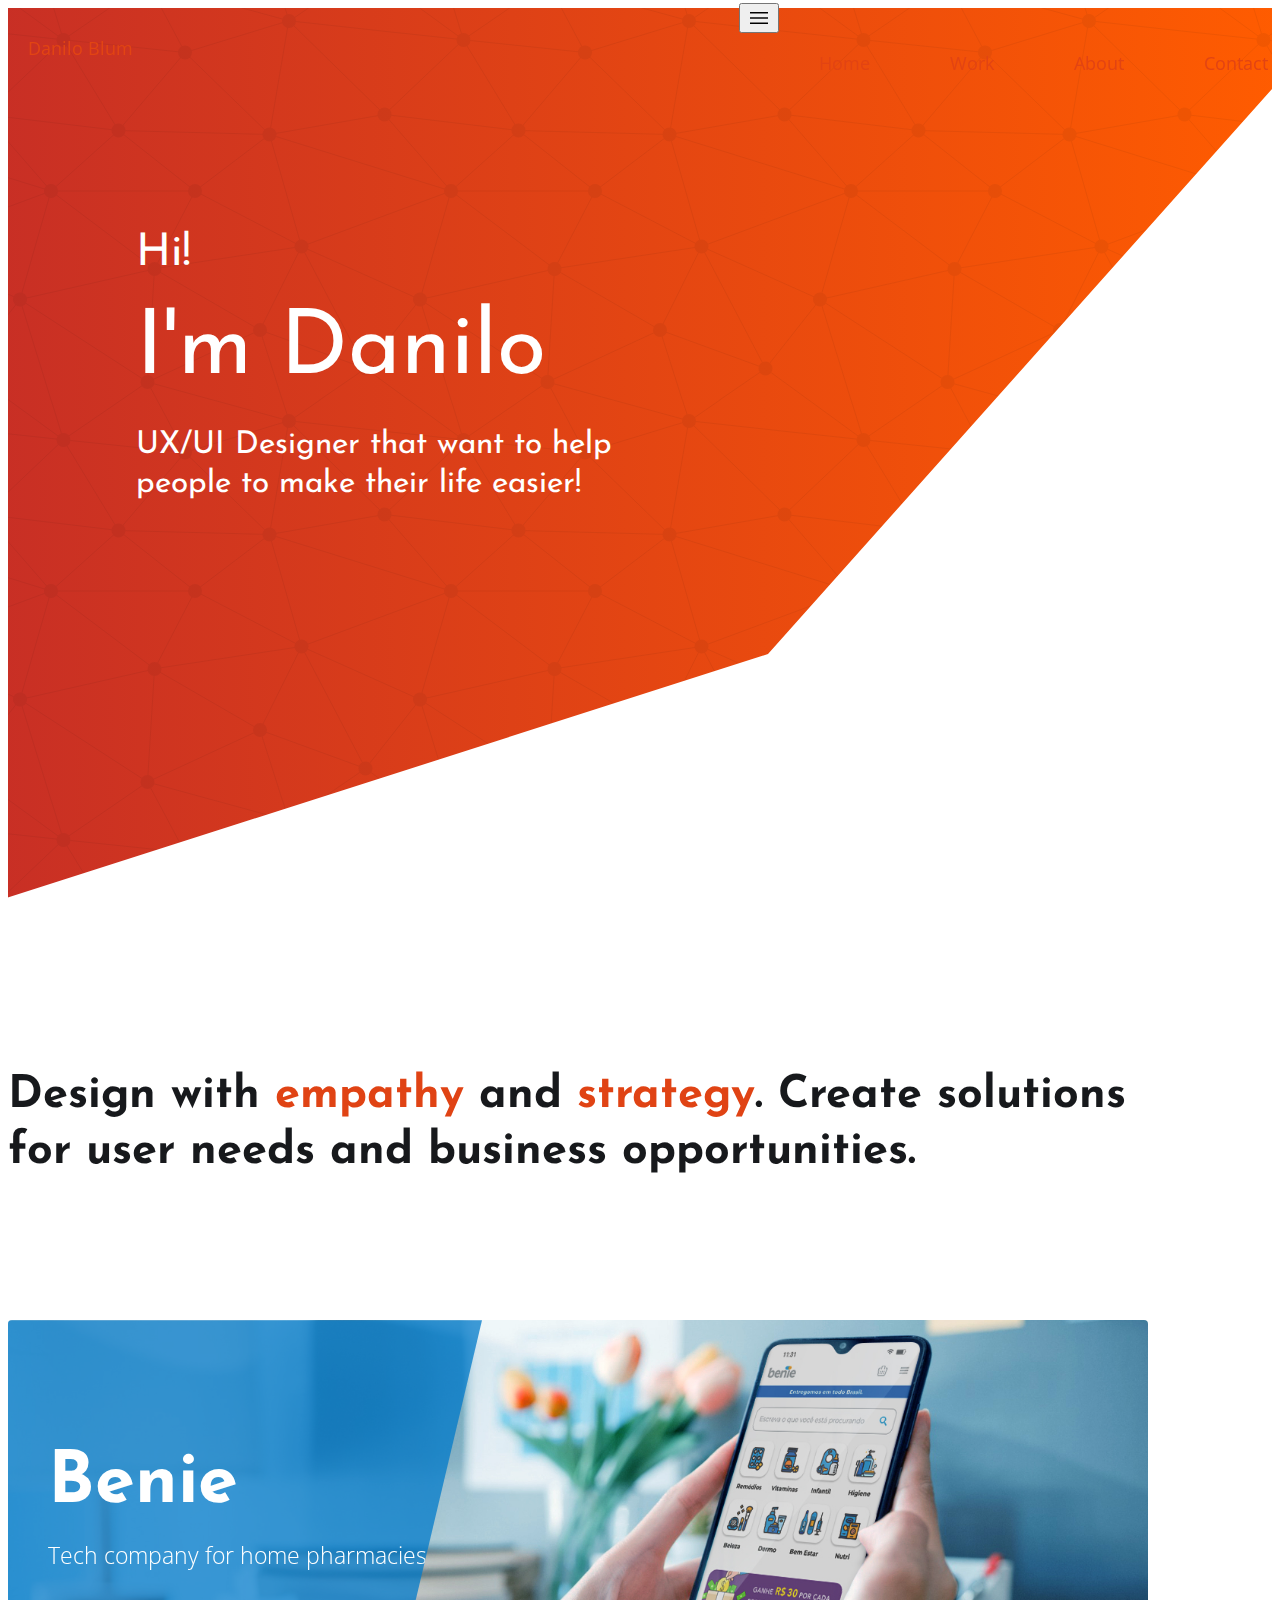
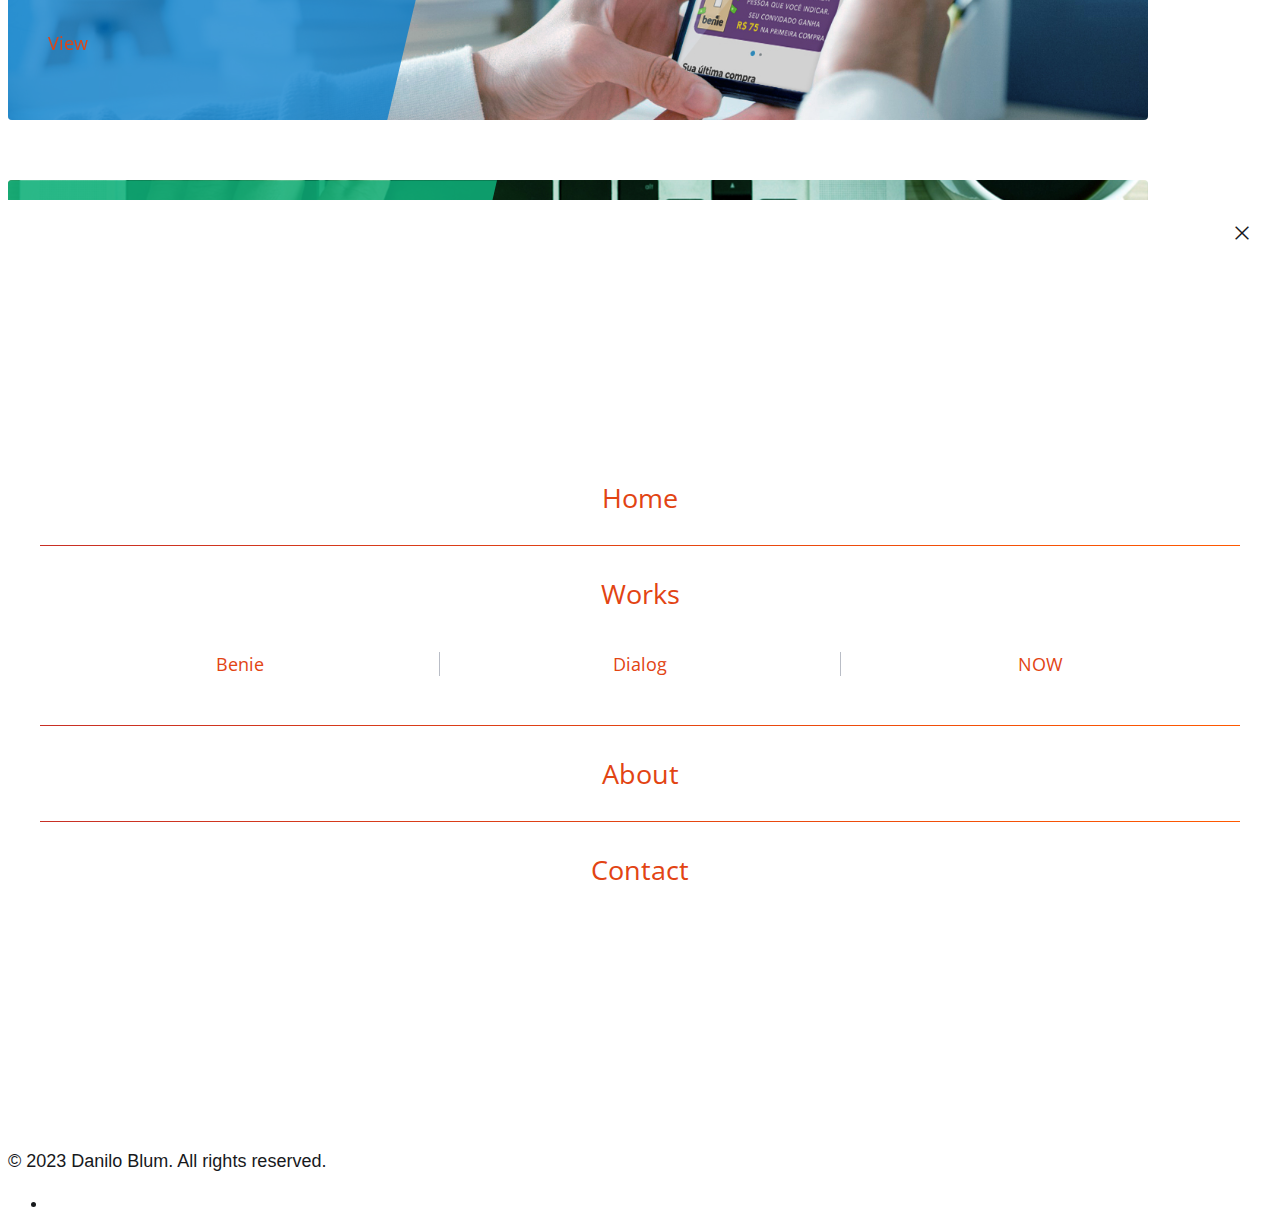
==== index.html @ a07acced "section portfolio" ====
<!DOCTYPE html>
<html lang="en">
	<head>
		<meta charset="UTF-8" />
		<meta http-equiv="X-UA-Compatible" content="IE=edge" />
		<meta name="viewport" content="width=device-width, initial-scale=1.0" />
		<title>Danilo Blum Portfolio</title>

		<!-- Bootstrap CSS only -->
		<link href="https://cdn.jsdelivr.net/npm/bootstrap@5.2.3/dist/css/bootstrap.min.css" rel="stylesheet" integrity="sha384-rbsA2VBKQhggwzxH7pPCaAqO46MgnOM80zW1RWuH61DGLwZJEdK2Kadq2F9CUG65" crossorigin="anonymous" />

		<!-- Material Symbols -->
		<link rel="stylesheet" href="https://fonts.googleapis.com/css2?family=Material+Symbols+Outlined:opsz,wght,FILL,GRAD@20..48,100..700,0..1,-50..200" />

		<!-- Custon CSS -->
		<link rel="stylesheet" href="css/style.css" />
		<link rel="stylesheet" href="css/font.css" />
		<link rel="stylesheet" href="css/color.css" />
		<link rel="stylesheet" href="css/header.css" />
		<link rel="stylesheet" href="css/footer.css" />
		<link rel="stylesheet" href="css/buttons.css" />
		<link rel="stylesheet" href="css/home.css" />
	</head>
	<body>
		<header class="header">
			<nav class="navbar">
				<div class="navbar__brand">
					<a class="brand__link d-none" href="../index.html">Danilo Blum</a>
				</div>
				<div class="navbar__nav">
					<button id="menuToggle" class="nav__mobile-toggler" type="button" data-bs-toggle="collapse" data-bs-target="#navbarSupportedContent" aria-controls="navbarSupportedContent" aria-expanded="false" aria-label="Toggle navigation">
						<span class="material-symbols-outlined">menu</span>
					</button>
					<ul class="nav__list">
						<li class="nav__item">
							<a class="nav__link active" aria-current="page" href="index.html">Home</a>
						</li>
						<li class="nav__item dropdown">
							<a class="nav__link dropdown__toggle" href="#">Work</a>
							<ul class="dropdown__menu">
								<li><a class="dropdown__item" href="works/benie.html">Benie</a></li>
								<li><a class="dropdown__item" href="works/dialog.html">Dialog</a></li>
								<li><a class="dropdown__item" href="works/now.html">NOW</a></li>
							</ul>
						</li>
						<li class="nav__item">
							<a class="nav__link" href="index.html#about">About</a>
						</li>
						<li class="nav__item">
							<a class="nav__link" href="index.html#contact">Contact</a>
						</li>
					</ul>
				</div>
			</nav>
		</header>
		<main>
			<section id="title" class="section__hero">
				<span class="layer-parallax parallax" data-speed="-30"></span>
				<div class="hero__title parallax" data-speed="50">
					<h2>
						<span class="welcome">Hi!</span>
						<br />
						<span class="name">I'm Danilo</span>
						<br />
						<span class="role">UX/UI Designer that want to help people to make their life easier!</span>
					</h2>
				</div>
				<svg id="divider" class="hero__divider" xmlns="http://www.w3.org/2000/svg" viewBox="0 0 100 100" preserveAspectRatio="none" fill="#000000">
					<path class="divider-desktop d-none d-lg-block" d="M0 100 L60 70 L100 0 V100 H0 Z"></path>
					<path class="divider-mobile d-block d-lg-none" d="M0 100 L100 70 L100 0 V100 H0 Z"></path>
				</svg>
			</section>
			<section id="works" class="section__portfolio">
				<div class="container">
					<div class="portfolio__mensage">
						<div class="row justify-content-center">
							<div class="col-12 col-md-10 col-lg-8 text-center">
								<h4>Design with <span>empathy</span> and <span>strategy</span>. Create solutions for user needs and business opportunities.</h4>
							</div>
						</div>
					</div>

					<div class="portfolio__card" benie>
						<div class="portfolio__content">
							<h3 class="portfolio__title">Benie</h3>
							<p class="portfolio__subtitle">Tech company for home pharmacies.</p>
							<!-- <p class="portfolio__role">UX / UI Designer</p> -->
							<a class="btn btn-primary" type="button" href="works/benie.html">View</a>
						</div>
					</div>
					<div class="portfolio__card" dialog>
						<div class="portfolio__content">
							<h3 class="portfolio__title">Dialog</h3>
							<p class="portfolio__subtitle">Corporate platform for internal integration.</p>
							<!-- <p class="portfolio__role">UX / UI Designer</p> -->
							<a class="btn btn-primary" type="button" href="works/benie.html">View</a>
						</div>
					</div>
					<div class="portfolio__card" now>
						<div class="portfolio__content">
							<h3 class="portfolio__title">Now</h3>
							<p class="portfolio__subtitle">Information Architect study for specialization curse.</p>
							<!-- <p class="portfolio__role">UX / UI Designer</p> -->
							<a class="btn btn-primary" type="button" href="works/benie.html">View</a>
						</div>
					</div>
				</div>
			</section>
			<section class="section__about bg-light">
				<div class="container">
					<div class="row">
						<div class="col-6"></div>
					</div>
				</div>
			</section>
			<section class="section-contact"></section>
		</main>
		<footer class="d-flex flex-wrap justify-content-between align-items-center py-3 mt-4 px-5 border-top">
			<div class="col-md-4 d-flex align-items-center">
				<span class="footer__copyright">© 2023 Danilo Blum. All rights reserved.</span>
			</div>

			<ul class="nav col-md-4 justify-content-end list-unstyled d-flex">
				<li class="ms-3">
					<a class="text-muted" href="https://www.linkedin.com/in/daniloblum/" target="_blank"><img src="images/linkedin-icon-white.svg" alt="" /></a>
				</li>
			</ul>
		</footer>

		<!-- MENU MOBILE -->
		<div class="menu-mobile">
			<div class="menu-mobile__header">
				<button id="btnCloseMenu"><span class="material-symbols-outlined"> close </span></button>
			</div>
			<ul class="menu-mobile__nav">
				<li><a class="nav__link active" aria-current="page" href="index.html">Home</a></li>
				<hr />
				<li>
					<a class="nav__link dropdown" href="#works">Works</a>
					<ul class="dropdown__menu">
						<li><a class="dropdown__item" href="works/benie.html">Benie</a></li>
						<li><a class="dropdown__item" href="works/dialog.html">Dialog</a></li>
						<li><a class="dropdown__item" href="works/now.html">NOW</a></li>
					</ul>
				</li>
				<hr />
				<li><a class="nav__link" href="#about">About</a></li>
				<hr />
				<li><a class="nav__link" href="#contact">Contact</a></li>
			</ul>
		</div>

		<script src="js/header.js"></script>
		<script src="js/parallax.js"></script>
		<script src="js/home.js"></script>
		<script src="js/anime.min.js"></script>
		<script src="//cdnjs.cloudflare.com/ajax/libs/ScrollMagic/2.0.7/ScrollMagic.min.js"></script>
		<script src="//cdnjs.cloudflare.com/ajax/libs/ScrollMagic/2.0.7/plugins/debug.addIndicators.min.js"></script>
		<script src="http://cdnjs.cloudflare.com/ajax/libs/gsap/1.14.2/TweenMax.min.js"></script>

		<script src="https://cdn.jsdelivr.net/gh/studio-freight/lenis@0.2.28/bundled/lenis.js"></script>

		<script src="https://cdn.jsdelivr.net/npm/bootstrap@5.1.3/dist/js/bootstrap.bundle.min.js" integrity="sha384-ka7Sk0Gln4gmtz2MlQnikT1wXgYsOg+OMhuP+IlRH9sENBO0LRn5q+8nbTov4+1p" crossorigin="anonymous"></script>
	</body>
</html>
---- css/style.css ----
:root {
	--margin-bottom-section: 40px;
	--margin-bottom-row: 60px;
	--margin-bottom-col: 40px;
}

html {
	font-size: 16px;
	font-family: 'Lato', sans-serif;
}
@media (min-width: 992px) {
	html {
		font-size: 18px;
	}
}

body {
	font-family: 'Lato Regular', sans-serif;
	color: var(--color-dark);
	position: relative;
}

.container {
	display: inherit;
}
.section {
	padding: 40px 0;
	overflow-x: hidden;
	/* margin-bottom: var(--margin-bottom-section); */
}
.section .row {
	margin-bottom: var(--margin-bottom-row);
}
.section .row:last-child {
	margin-bottom: 0;
}
.section .row > div {
	margin-bottom: var(--margin-bottom-col);
}
.section .row div:last-child {
	margin-bottom: 0;
}
.section .row div *:last-child {
	margin-bottom: 0;
}

.section .row div img {
	background-color: var(--color-light);
	border-radius: 4px;
	margin: 0 auto 20px;
	width: 100%;
}

@media (min-width: 1200px) {
	.container {
		max-width: 1140px;
	}
	.section {
		padding: 80px 0;
	}
	.row {
		gap: unset;
	}
}
.list-group {
	margin: 40px 0;
}
.list-item {
	display: flex;
	margin-bottom: 20px;
}
.list-item p {
	margin-bottom: 0;
	line-height: 1.5;
}
.list-item:last-child {
	margin-bottom: 0;
}
.list-item .material-symbols-outlined {
	margin-right: 20px;
}

/* MOW PROTOTYPE */
#prototype .modal-content {
	background-color: var(--color-dark);
}
#prototype .modal-header {
	color: var(--color-light);
	border-color: var(--color-main-medium);
}
#prototype .modal-header button {
	color: var(--color-light);
	border: none;
	background-color: transparent;
}

#prototype .modal-body {
	overflow-y: hidden;
}
#prototype .modal-body iframe {
	width: 100%;
	height: 100%;
}
---- css/font.css ----
/* Josefin */
@import url('https://fonts.googleapis.com/css2?family=Josefin+Sans:ital,wght@0,100;0,200;0,300;0,400;0,500;0,600;0,700;1,100;1,200;1,300;1,400;1,500;1,600;1,700&display=swap');

/* Open Sans */
@import url('https://fonts.googleapis.com/css2?family=Open+Sans:ital,wght@0,300;0,400;0,500;0,600;0,700;0,800;1,300;1,400;1,500;1,600;1,700;1,800&display=swap');

/* Google Material Symbols */
.material-symbols-outlined {
	font-variation-settings: 'FILL' 0, 'wght' 400, 'GRAD' 0, 'opsz' 48;
	vertical-align: text-bottom;
}

:root {
	--font-mobile: 0.25rem;
}

/* headers */

h1 {
	font-family: 'Josefin Sans', sans-serif;
	font-size: calc(4rem - var(--font-mobile));
	margin-bottom: 40px;
	line-height: 1;
}
h2 {
	font-family: 'Josefin Sans', sans-serif;
	font-size: calc(3.5rem - var(--font-mobile));
	margin-bottom: 40px;
	line-height: 1;
}
h3 {
	font-family: 'Josefin Sans', sans-serif;
	font-size: calc(3rem - var(--font-mobile));
	margin-bottom: 40px;
	line-height: 1;
}
h4 {
	font-family: 'Josefin Sans', sans-serif;
	font-size: calc(2.5rem - var(--font-mobile));
	margin-bottom: 40px;
	line-height: 1;
}
h5 {
	font-family: 'Josefin Sans', sans-serif;
	font-size: calc(2rem - var(--font-mobile));
	margin-bottom: 40px;
	line-height: 1;
}
h6 {
	font-family: 'Josefin Sans', sans-serif;
	font-size: calc(1.5rem - var(--font-mobile));
	margin-bottom: 40px;
	line-height: 1;
}

@media (min-width: 992px) {
	h1 {
		font-size: 4rem;
	}
	h2 {
		font-size: 3.5rem;
	}
	h3 {
		font-size: 3rem;
	}
	h4 {
		font-size: 2.5rem;
	}
	h5 {
		font-size: 2rem;
	}
	h6 {
		font-size: 1.5rem;
	}
}

.header__label {
	display: block;
	font-family: 'Josefin', sans-serif;
	font-size: 0.75rem;
	font-weight: 600;
	margin-bottom: 20px;
	text-transform: uppercase;
}

/* Paragraph */
p {
	font-family: 'Open Sans', sans-serif;
	font-size: 1rem;
	margin-bottom: 20px;
	font-weight: 400;
}

/* Link */
a {
	font-family: 'Open Sans', sans-serif;
	font-size: 1rem;
	color: var(--color-text-link);
	text-decoration: none;
}
a:hover {
	font-family: 'Open Sans', sans-serif;
	font-size: 1rem;
	color: var(--color-text-link-hover);
	text-decoration: underline;
}
---- css/color.css ----
:root {
	/* Main color */
	--color-main-light: #ff5900;
	--color-main-medium-light: #ef4f0a;
	--color-main-medium: #e24413;
	--color-main-medium-dark: #d3381d;
	--color-main-dark: #c82f25;
	--color-main-gradient: linear-gradient(90deg, var(--color-main-dark), var(--color-main-light));

	/* Text color */
	--color-text-regular: var(--color-dark);
	--color-text-light: var(--color-medium);
	--color-text-link: var(--color-main-medium);
	--color-text-link-hover: var(--color-main-light);

	/* Shaders */
	--color-white: #ffffff;
	--color-black: #000000;

	--color-dark: #17191c;
	--color-medium-dark: #454a54;
	--color-medium: #787d87;
	--color-medium-light: #b9bdc6;
	--color-light: #fafafc;

	/* Work => NOW */
	--color-now-green: #49b92d;
	--color-now-purple: #ba3fbc;
	--color-now-purple-dark: #902f92;
	--color-now-gradient: linear-gradient(90deg, var(--color-now-purple-dark), var(--color-now-purple));

	/* Work => Benie */
	--color-benie-blue: #00a9e0;
	--color-benie-blue-dark: #00a9e0;
	--color-benie-gradient: linear-gradient(90deg, var(--color-benie-blue-dark), var(--color-benie-blue));
	--color-benie-yellow: #f2af00;

	/* Dialog */
	--color-dialog-green: #0eb27b;
	--color-dialog-green-dark: #086b4a;
	--color-dialog-gradient: linear-gradient(90deg, var(--color-dialog-green-dark), var(--color-dialog-green));
}

.text-light {
	color: var(--color-light);
}
.text-dark {
	color: var(--color-dark) !important;
}
.text-white {
	color: var(--color-white);
}
.bg-light {
	background-color: var(--color-light);
}

/* BENIE COLORS */

.color-benie-blue {
	color: var(--color-benie-blue);
}
.color-benie-blue-dark {
	color: var(--color-benie-blue-dark);
}
.color-benie-yellow {
	color: var(--color-benie-yellow);
}
.bg-benie {
	background-color: var(--color-benie);
}
.bg-benie-gradient {
	background-image: var(--color-benie-gradient);
}

/* DIALOG COLORS */

.color-dialog {
	color: var(--color-dialog-green);
}

/* NOW COLORS */

.color-now-purple {
	color: var(--color-now-purple);
}
.color-now-green {
	color: var(--color-now-green);
}
.color-now-orange {
	color: var(--color-now-orange);
}

/* BACKGROUNDS */

.image__background--now {
	background-color: var(--color-light) !important;
}
.image__background--benie {
	background-image: linear-gradient(var(--benie-color-primary), var(--benie-color-primary-dark)) !important;
}
.image__background--dialog {
	background-image: linear-gradient(var(--dialog-color-primary), var(--dialog-color-primary-dark)) !important;
}
---- css/header.css ----
.header {
	width: 100%;
	position: fixed;
	margin: 0;
	z-index: 1020;
}
.navbar {
	width: 100%;
	height: 80px;
	display: flex;
	justify-content: space-between;
	align-items: center;
	padding: 0 20px;
}
.menu-mobile {
	display: none;
	transform: translateY(100vh);
	transition: 0.5s ease-in;
	display: flex;
	position: fixed;
	top: 100vh;
	left: 0;
	right: 0;
	height: 100vh;
	flex-direction: column;
	justify-content: start;
	padding: 20px 20px;
	margin: 0;
	background-color: var(--color-white);
	overflow: hidden;
	z-index: 1020;
}
.menu-mobile__header {
	display: flex;
	justify-content: end;
}
.menu-mobile__header button {
	background: transparent;
	border: none;
	color: var(--color-dark);
}
.menu-mobile__nav {
	display: flex;
	flex-direction: column;
	flex-basis: 1 1 0;
	justify-content: center;
	align-items: center;
	gap: 20px;
	height: 100%;
	list-style: none;
	padding: 0 20px;
	color: var(--color-dark);
}
.menu-mobile__nav li {
	width: 100%;
	text-align: center;
}
.menu-mobile__nav hr {
	width: 100%;
	/* color: var(--color-medium); */
	background-image: var(--color-main-gradient);
	height: 1px;
	border: none;
	opacity: 1;
}
.menu-mobile__nav .nav__link {
	text-decoration: none;
	font-size: 1.5rem;
	width: 100%;
}
.menu-mobile__nav .dropdown__menu {
	display: flex;
	justify-content: start;
	/* gap: 20px; */
	margin-top: 20px;
	list-style: none;
	text-align: center;
	padding: 20px 0;
}
.menu-mobile__nav .dropdown__menu li {
	flex: 1 1 0;
}
.menu-mobile__nav .dropdown__menu li:not(:last-child) {
	border-right: 1px solid var(--color-medium-light);
}
.menu-mobile__nav .dropdown__item {
	text-decoration: none;
	padding: 10px 20px;
	flex-grow: 1;
}

.menu-mobile.show {
	top: 0;
	transform: translateY(0);
	transition: 0.5s ease-out;
	touch-action: none;
	visibility: visible;
}

.navbar--desktop {
	display: none;
}
@media (min-width: 992px) {
	.navbar--desktop {
		width: 100%;
		height: 80px;
		display: flex;
		justify-content: space-between;
		align-items: center;
		padding: 0 20px;
	}
}
.nav__list--mobile.open {
	display: flex;
}
.nav__list--mobile .nav__item {
	width: 100%;
}
.nav__list--mobile .nav__link {
	display: block;
	text-align: center;
	color: #000000;
	padding: 20px;
	text-decoration: none;
	font-size: 1.25rem;
}
.nav__list--mobile .dropdown .dropdown__menu {
	display: flex;
	flex-direction: row;
	justify-content: space-around;
	color: #000000;
	list-style: none;
	padding-left: 0;
}
.nav__list--mobile .dropdown .dropdown__menu .dropdown__item {
	text-decoration: none;
	padding: 10px 30px;
	border: 1px solid black;
}

.nav__list {
	list-style: none;
	display: flex;
	align-items: center;
	justify-content: end;
}
@media (min-width: 768px) {
	.nav__list .nav__link {
		padding: 20px;
	}
}
@media (min-width: 992px) {
	.nav__list .nav__link {
		padding: 20px 40px;
	}
}

/* DROPDOWN MENU */
@media (min-width: 992px) {
	.nav_list .nav__link.dropdown {
		position: relative;
	}
	.nav__list .dropdown:hover .dropdown__toggle {
		padding-bottom: 50px;
	}
	.nav__list .dropdown:hover .dropdown__menu {
		visibility: visible;
		opacity: 1;
		transform: translateY(0px);
	}

	.nav__list .dropdown__menu {
		visibility: hidden;
		opacity: 0;
		position: absolute;
		z-index: 10;
		margin-top: 20px;
		padding: 10px 0;
		background-color: #f1f1f1;
		box-shadow: 0px 8px 16px 0px rgba(0, 0, 0, 0.2);
		border-radius: 5px;
		list-style: none;
		text-align: center;
		transform: translateY(20px);
		transition: 0.25s ease-out;
	}
	.nav__list .dropdown__menu::after {
		content: '';
		width: 20px;
		height: 20px;
		background-color: #f1f1f1;
		position: inherit;
		left: calc(50% - 10px);
		top: -10px;
		transform: rotate(45deg);
		z-index: -1;
	}

	.nav__list .dropdown__menu .dropdown__item {
		color: black;
		padding: 10px 40px;
		text-decoration: none;
		display: block;
	}

	.nav__list .dropdown__menu .dropdown__item:hover {
		background-color: #ddd;
	}
}

/* HEADER STICKY */

.header.header--sticky {
	position: fixed;
	background: #ffffff;
	/* border: 3px solid; */
	/* border-image: linear-gradient(90deg, #c82f25, #ff5c00); */
	border-image-slice: 1;
	border-top: 0;
	border-left: 0;
	border-right: 0;
	transform: translateY(0);
}
.header.header--sticky a {
	color: #000000;
}
/* .header.header--sticky::after {
	content: '';
	width: 100%;
	height: 3px;
	background-image: linear-gradient(90deg, #c82f25, #ff5c00);
	bottom: 0;
	left: 0;
	right: 0;
	position: absolute;
} */

/* MOBILE */

/* .nav__list {
	position: fixed;
	display: flex;
	align-items: center;
	justify-content: center;
	flex-direction: column;
	top: 0;
	left: 0;
	right: 0;
	bottom: 0;
	padding: 0;
	margin: 0;
	background-color: black;
	list-style: none;
	transform: translateY(100vh);
	transition: 2s;
}
.nav__list--mobile {
	transform: translateY(0);
} */
---- css/buttons.css ----
.btn {
	--bs-btn-padding-x: 1rem;
	--bs-btn-padding-y: 0.375rem;
}
.btn-primary {
	--bs-btn-color: #fff;
	--bs-btn-bg: var(--color-dark);
	--bs-btn-border-color: var(--color-dark);
	--bs-btn-hover-color: #fff;
	--bs-btn-hover-bg: var(--color-medium);
	--bs-btn-hover-border-color: var(--color-medium);
	--bs-btn-focus-shadow-rgb: 49, 132, 253;
	--bs-btn-active-color: #fff;
	--bs-btn-active-bg: #0a58ca;
	--bs-btn-active-border-color: #0a53be;
	--bs-btn-active-shadow: inset 0 3px 5px rgba(0, 0, 0, 0.125);
	--bs-btn-disabled-color: #fff;
	--bs-btn-disabled-bg: #0d6efd;
	--bs-btn-disabled-border-color: #0d6efd;
}
---- css/home.css ----
section {
	overflow-x: hidden;
}
.section__hero {
	position: relative;
	display: flex;
	align-items: center;
	height: 100vh;
	background: url('../images/home/endless-constellation.svg'), linear-gradient(90deg, #c82f25, #ff5c00);
	background-position: left top;
	background-size: auto;
	background-attachment: fixed;
	/* clip-path: polygon(0 0, 100% 0%, 100% 80px, 60% 80%, 0% 100%, round 20px); */
}
/* .layer-parallax {
	background-image: url(../images/home/hero-bg.jpg);
	background-position: top center;
	background-size: auto 100%;
	background-repeat: repeat-x;
	width: 100%;
	position: fixed;
	height: 100vh;
} */

.hero__divider {
	fill: #ffffff;
	position: fixed;
	left: 0;
	bottom: 0;
	top: 80px;
	height: calc(100% - 80px);
	width: 100%;
}

.section__hero .hero__title {
	margin-left: 10vw;
	margin-bottom: calc(30vh - 80px);
	max-width: 80vw;
	color: #ffffff;
	font-family: 'Josefin Sans', sans-serif;
}
.section__hero .hero__title h2 {
	margin: 0;
}
.section__hero .hero__title .welcome {
	display: inline-block;
	font-size: 1.75rem;
	font-weight: 400;
	margin-bottom: 30px;
}
.section__hero .hero__title .name {
	display: inline-block;
	font-size: 3rem;
	font-weight: 400;
	line-height: 1;
}
.section__hero .hero__title .role {
	display: inline-block;
	font-size: 1.25rem;
	font-weight: 400;
	line-height: 125%;
	margin-top: 30px;
}

@media (min-width: 768px) {
	.section__hero .hero__title {
		margin-left: 10vw;
		max-width: 80vw;
	}
	.section__hero .hero__title .welcome {
		font-size: 2.75rem;
	}
	.section__hero .hero__title .name {
		font-size: 6rem;
	}
	.section__hero .hero__title .role {
		font-size: 2rem;
	}
}
@media (min-width: 992px) {
	.section__hero .hero__title {
		margin-left: 10vw;
		max-width: 50vw;
	}
	.section__hero .hero__title .welcome {
		font-size: 3rem;
	}
	.section__hero .hero__title .name {
		font-size: 5rem;
	}
	.section__hero .hero__title .role {
		font-size: 1.75rem;
	}
}
@media (min-width: 1200px) {
	.section__hero .hero__title {
		margin-left: 10vw;
		max-width: 40vw;
	}
	.section__hero .hero__title .welcome {
		font-size: 2.5rem;
	}
	.section__hero .hero__title .name {
		font-size: 5rem;
	}
	.section__hero .hero__title .role {
		font-size: 1.75rem;
	}
}
@media (min-width: 1400px) {
	.section__hero .hero__title {
		margin-left: 10vw;
		max-width: 40vw;
	}
	.section__hero .hero__title .welcome {
		font-size: 3rem;
	}
	.section__hero .hero__title .name {
		font-size: 6rem;
	}
	.section__hero .hero__title .role {
		font-size: 2rem;
	}
}

/* ---------------- Portfolio ------------------- */

.section__portfolio {
	position: relative;
}
.portfolio__mensage {
	padding: 100px 0;
}
.portfolio__mensage h4 {
	line-height: 125%;
}
.portfolio__mensage h4 span {
	color: #e04314;
}

.portfolio__work {
	position: relative;
	margin: 100px 0;
	padding-bottom: 100px;
}

.portfolio__card {
	padding: 0px;
	position: relative;
	border-radius: 4px;
	background-size: auto 100%;
	min-height: 500px;
	display: flex;
	flex-direction: column;
	justify-content: end;
	background-repeat: no-repeat;
	margin-bottom: 60px;
}
.portfolio__card[benie] {
	background-image: url(../images/home/work_benie_background.jpg);
	background-position: 80% 100%;
}
.portfolio__card[dialog] {
	background-image: url(../images/home/work_dialog_background.jpg);
	background-position: 80% 100%;
}
.portfolio__card[now] {
	background-image: url(../images/home/work_now_background.jpg);
	background-position: 75% 100%;
}
.portfolio__content {
	padding: 40px 20px 20px;
	clip-path: polygon(0 0, 100% 0, 100% 100%, 0% 100%);
	border-radius: 0 0 4px 4px;
}
.portfolio__card[benie] .portfolio__content {
	background-color: rgba(0, 122, 201, 0.75);
}
.portfolio__card[dialog] .portfolio__content {
	background-color: rgba(14, 178, 123, 0.85);
}
.portfolio__card[now] .portfolio__content {
	background-color: rgba(186, 63, 188, 0.9);
}

.portfolio__title {
	font-size: 3rem;
	margin-bottom: 20px;
	color: #ffffff;
	line-height: 90%;
}
.portfolio__subtitle {
	margin-bottom: 40px;
	color: #ffffff;
	font-size: 1.25rem;
	font-weight: 300;
}
.portfolio__image {
	position: relative;
	transform: translateY(-10%) scale(1.25);
	height: auto;
	width: 100%;
	transform-origin: bottom center;
	margin-right: auto;
	margin-left: auto;
}

@media (min-width: 768px) {
	.portfolio__card {
		background-size: cover;
		min-height: 400px;
		flex-direction: row;
		justify-content: start;
		background-position: 0 20%;
		align-content: center;
	}
	.portfolio__card[benie] {
		background-position: 0% 100%;
	}
	.portfolio__card[now] {
		background-position: 25% 100%;
	}
	.portfolio__content {
		padding: 60px 50px 60px 40px;
		clip-path: polygon(0 0, 100% 0, 80% 100%, 0% 100%);
		border-radius: 4px 0 0 4px;
		background-color: rgba(0, 122, 201, 0.75);
		max-width: 50%;
	}
	.portfolio__title {
		font-size: 4rem;
	}
	.portfolio__subtitle {
		margin-bottom: 60px;
	}
	.portfolio__image {
		position: relative;
		transform: translateY(0%) scale(1.5);
		height: auto;
		width: 100%;
		transform-origin: center;
	}
}
@media (min-width: 992px) {
	.portfolio__card {
		background-position: 100% 20%;
	}
	.portfolio__card[benie] {
		background-position: 100% 20%;
	}
	.portfolio__card[dialog] {
		background-position: 100% 60%;
	}
	.portfolio__card[now] {
		background-position: 100% 50%;
	}
	.portfolio__content {
		max-width: 40%;
	}
	.portfolio__image {
		position: absolute;
		transform: translateY(-50%) scale(1.5);
		height: 100%;
		width: auto;
		transform-origin: center;
		top: 50%;
		right: 40px;
	}
}
@media (min-width: 1200px) {
	.portfolio__card[dialog] {
		background-position: 100% 40%;
	}
	.portfolio__card[now] {
		background-position: 100% 30%;
	}
	.portfolio__content {
		max-width: 35%;
	}
	.portfolio__image {
		transform-origin: right;
	}
}
/* .portfolio__work .content {
	z-index: 1;
	position: inherit;
	padding: 0 60px;
	color: #ffffff;
}
.portfolio__work::before {
	content: '';
	position: absolute;
	left: 0;
	right: 0;
	top: 60px;
	bottom: 60px;
	border-radius: 20px;
	z-index: 0;
} */
/* .portfolio__work[benie]::before {
	background-image: var(--color-benie-gradient);
} */
.portfolio__work[dialog]::before {
	background-image: var(--color-dialog-green-gradient);
}
.portfolio__work[now]::before {
	background-color: var(--color-now-purple);
}

.portfolio__role {
	color: var(--color-medium);
}

.shapedividers {
	overflow: hidden;
	position: relative;
}
.shapedividers::before {
	content: '';
	font-family: 'shape divider from ShapeDividers.com';
	position: absolute;
	z-index: 3;
	pointer-events: none;
	background-repeat: no-repeat;
	bottom: -0.1vw;
	left: -0.1vw;
	right: -0.1vw;
	top: -0.1vw;
	background-size: 100% 233px;
	background-position: 50% 100%;
	background-image: url('data:image/svg+xml;charset=utf8, <svg xmlns="http://www.w3.org/2000/svg" viewBox="0 0 381 77.25" preserveAspectRatio="none"><g fill="%23ffffff"><path d="M0 68.78l381-33.86v42.33H0z"/><path d="M0 43.38l381-25.4v59.27H0z" opacity=".33"/><path d="M0 17.98L381 0v77.25H0z" opacity=".33"/></g></svg>');
}

@media (min-width: 2100px) {
	.shapedividers::before {
		background-size: 100% calc(2vw + 233px);
	}
}
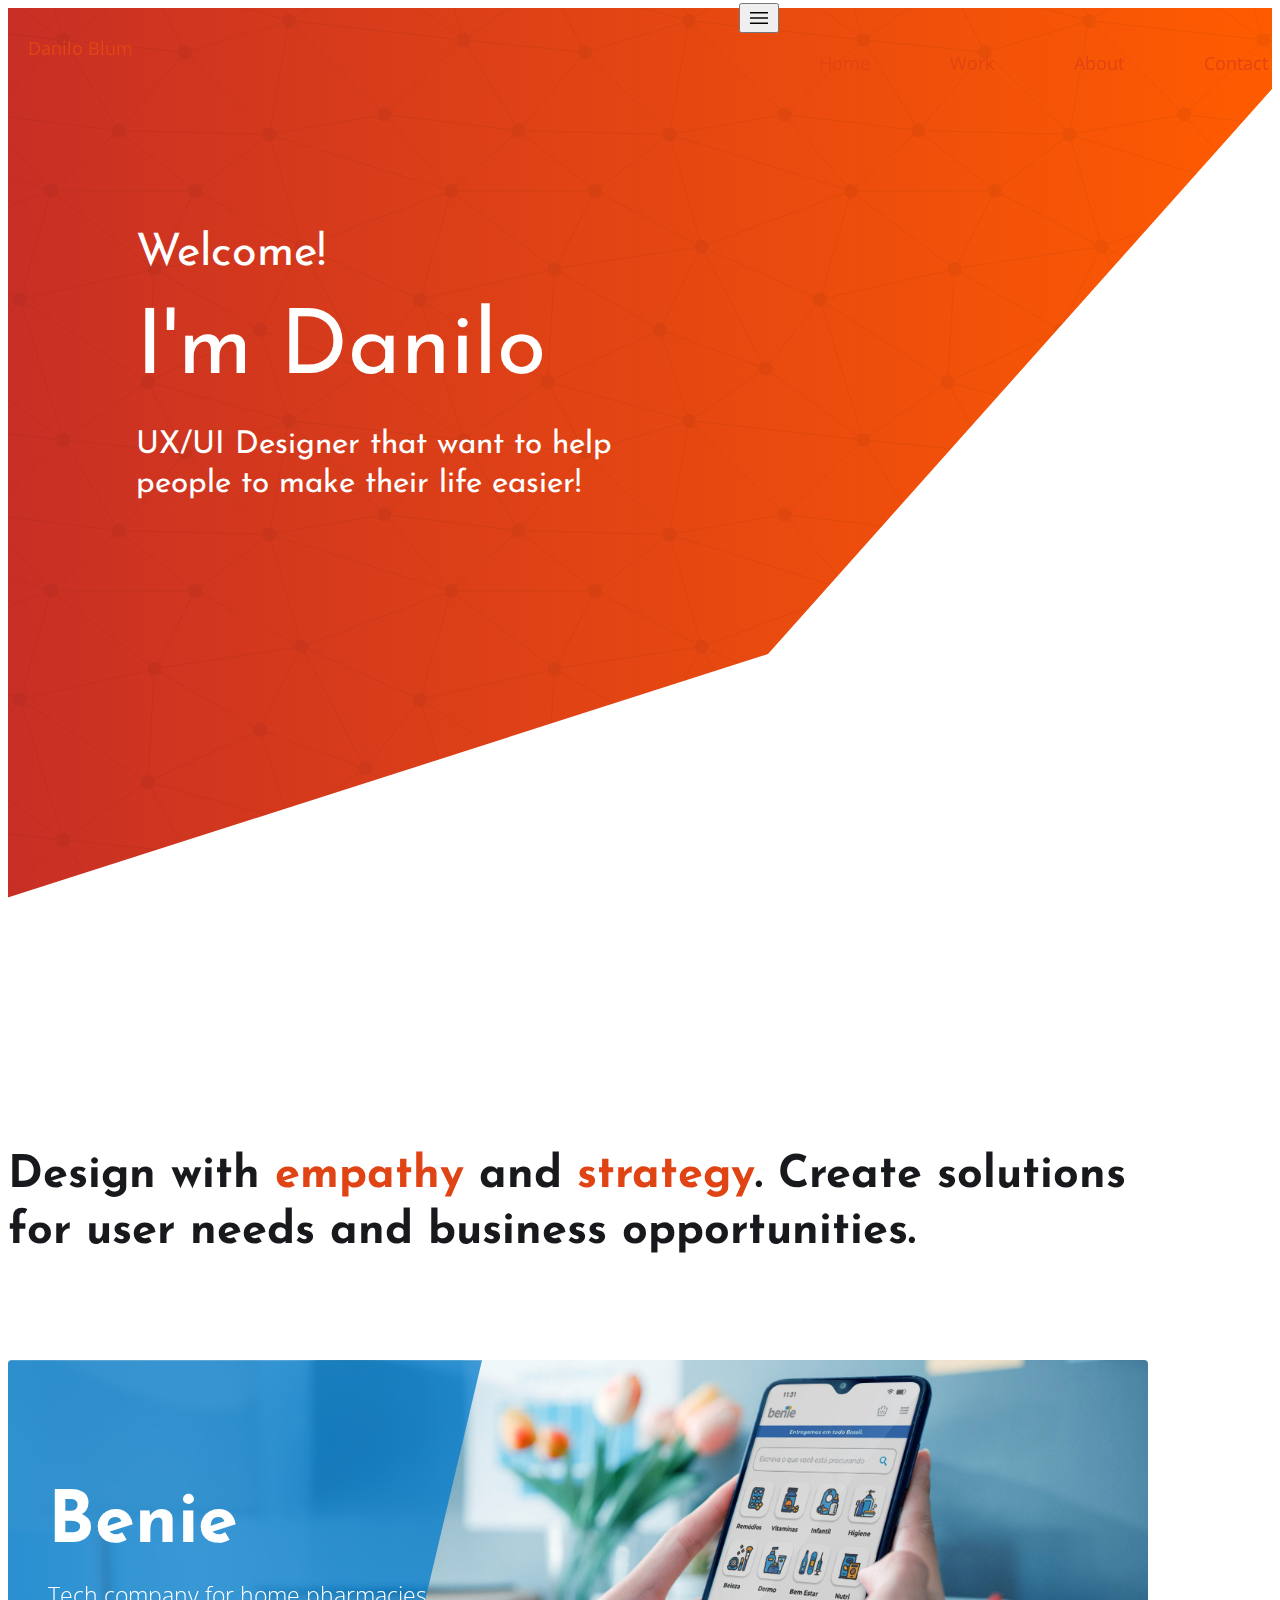
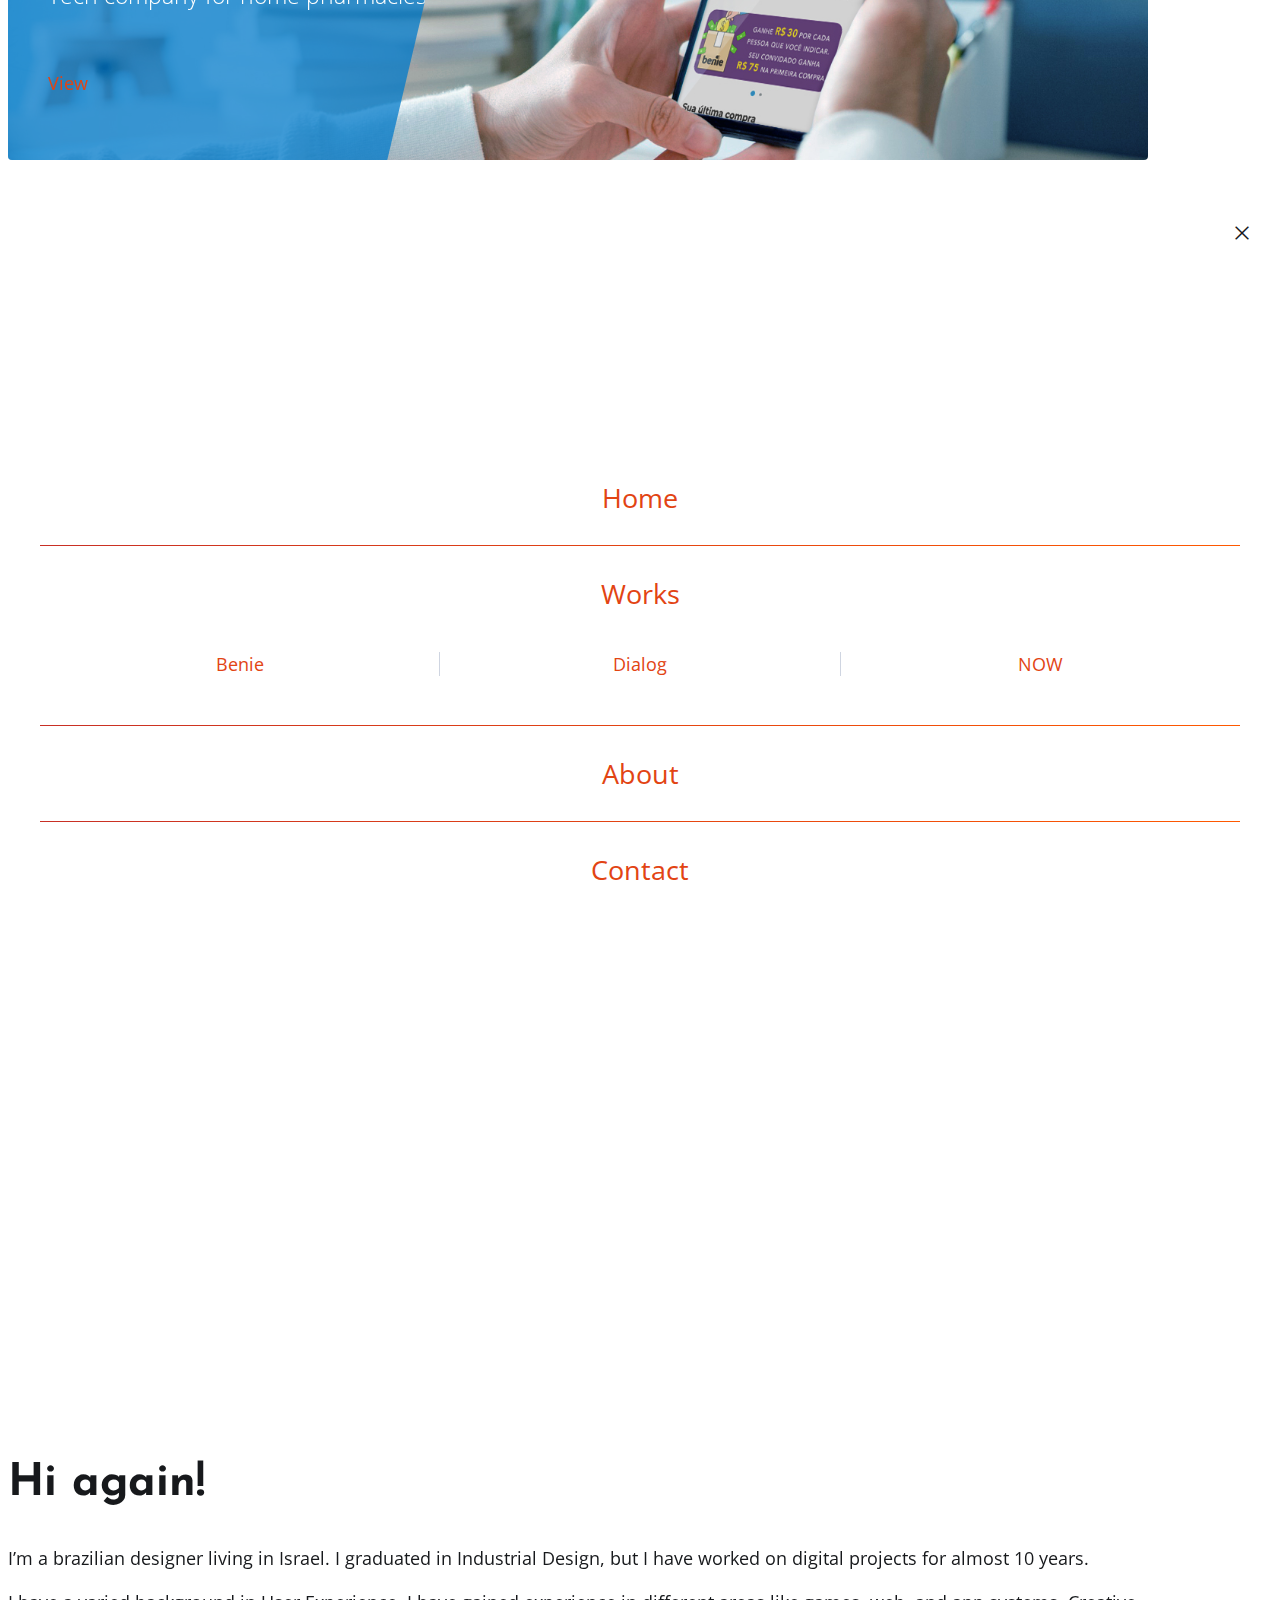
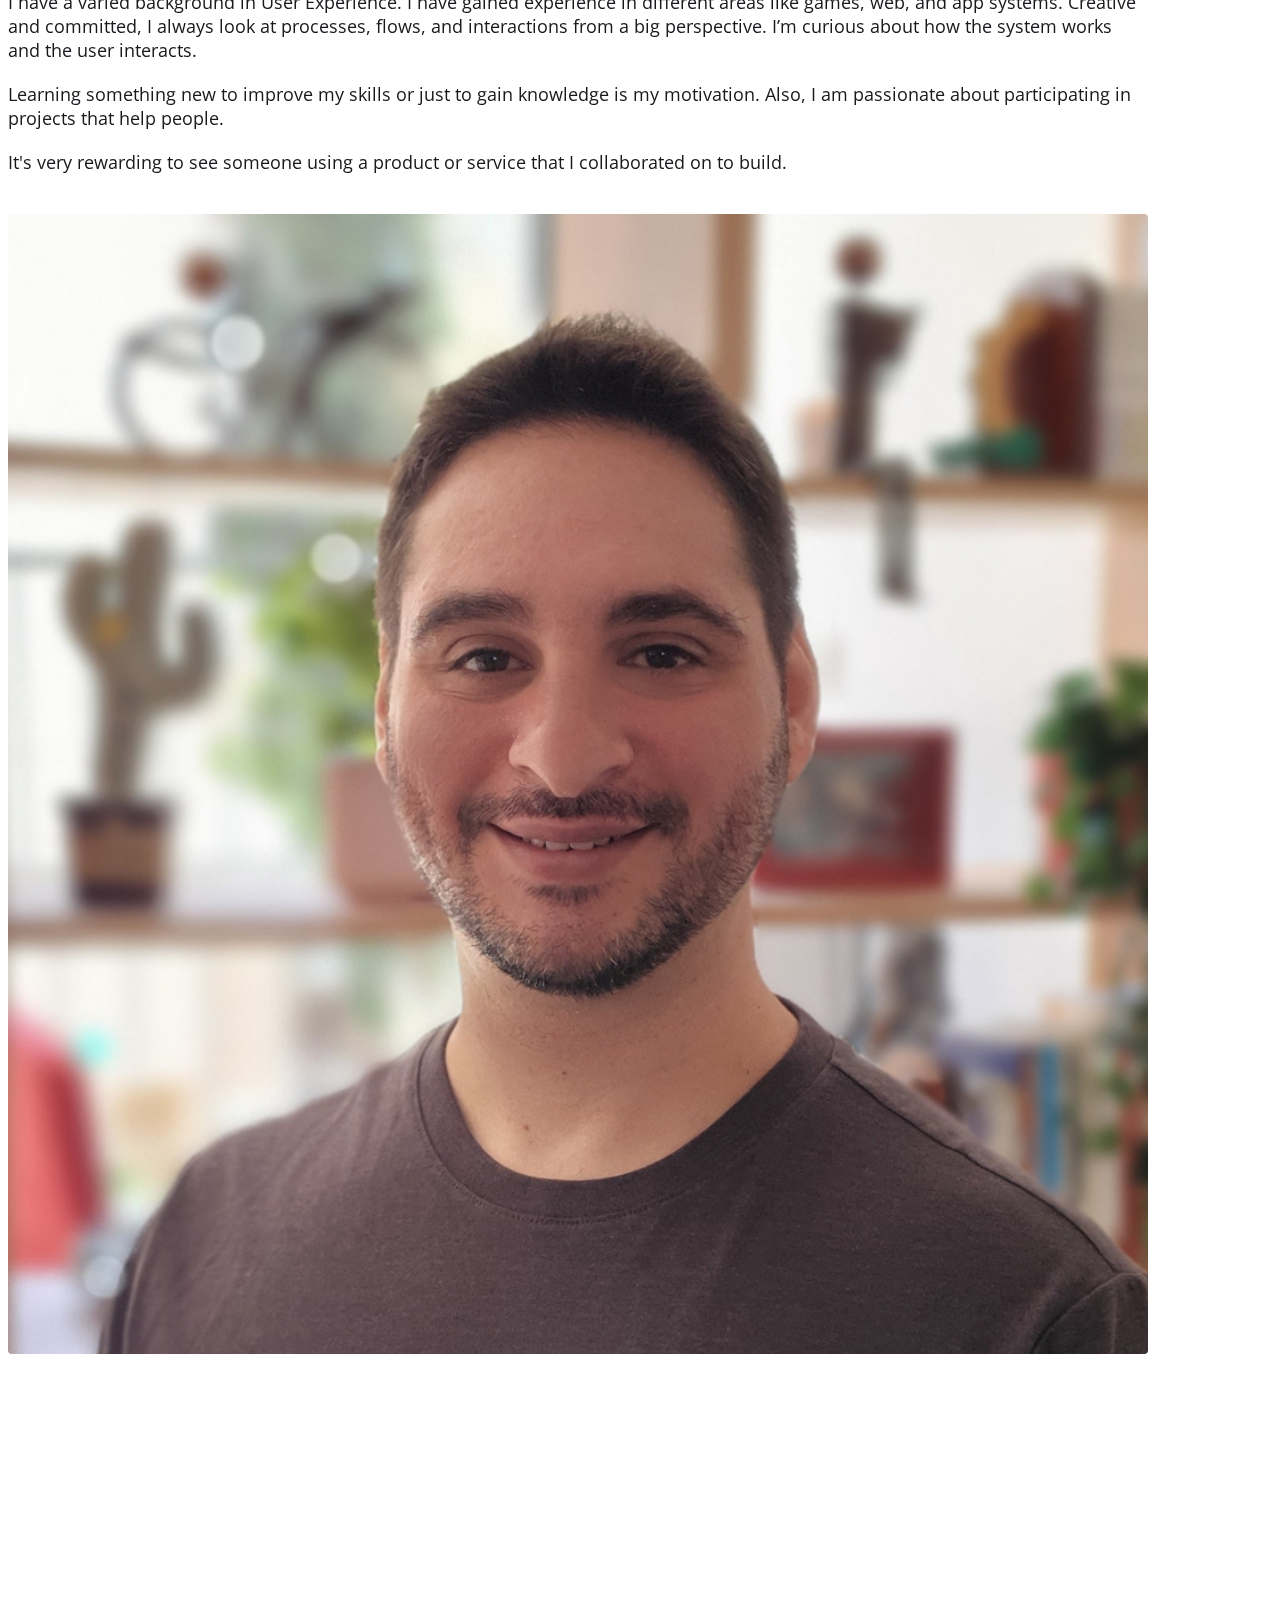
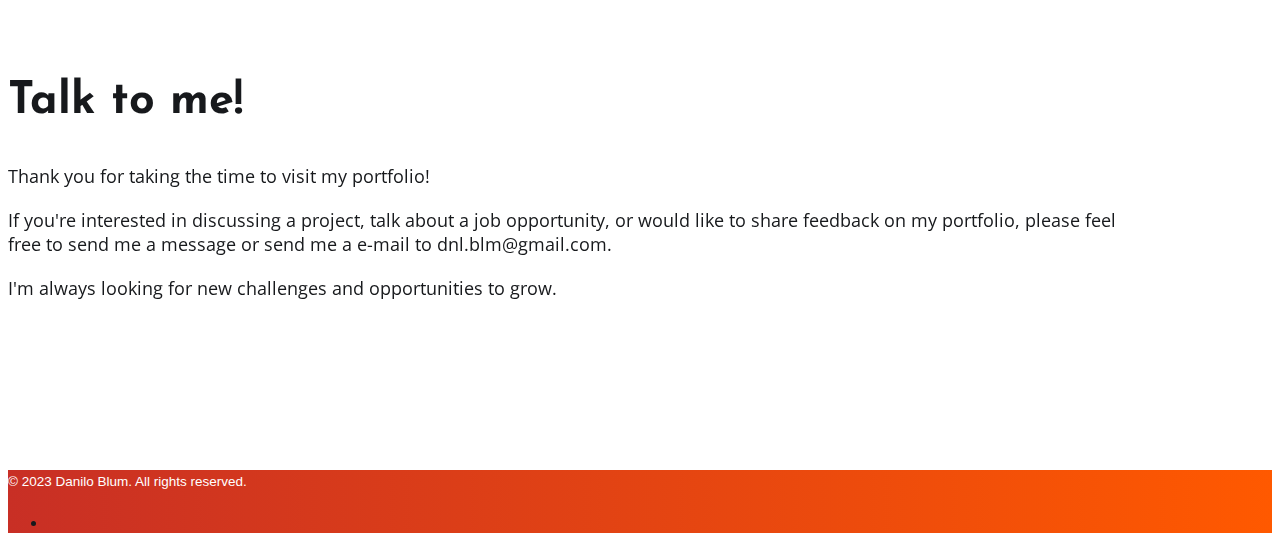
==== commit 5923b61d: "About and Contact incomplete" ====
--- a/index.html
+++ b/index.html
@@ -6,6 +6,18 @@
 		<meta name="viewport" content="width=device-width, initial-scale=1.0" />
 		<title>Danilo Blum Portfolio</title>
 
+		<!-- Google tag (gtag.js) -->
+		<script async src="https://www.googletagmanager.com/gtag/js?id=G-YPV9RLWGSL"></script>
+		<script>
+			window.dataLayer = window.dataLayer || [];
+			function gtag() {
+				dataLayer.push(arguments);
+			}
+			gtag('js', new Date());
+
+			gtag('config', 'G-YPV9RLWGSL');
+		</script>
+
 		<!-- Bootstrap CSS only -->
 		<link href="https://cdn.jsdelivr.net/npm/bootstrap@5.2.3/dist/css/bootstrap.min.css" rel="stylesheet" integrity="sha384-rbsA2VBKQhggwzxH7pPCaAqO46MgnOM80zW1RWuH61DGLwZJEdK2Kadq2F9CUG65" crossorigin="anonymous" />
 
@@ -19,6 +31,7 @@
 		<link rel="stylesheet" href="css/header.css" />
 		<link rel="stylesheet" href="css/footer.css" />
 		<link rel="stylesheet" href="css/buttons.css" />
+		<link rel="stylesheet" href="css/contact.css" />
 		<link rel="stylesheet" href="css/home.css" />
 	</head>
 	<body>
@@ -36,7 +49,7 @@
 							<a class="nav__link active" aria-current="page" href="index.html">Home</a>
 						</li>
 						<li class="nav__item dropdown">
-							<a class="nav__link dropdown__toggle" href="#">Work</a>
+							<a class="nav__link dropdown__toggle" href="#works">Work</a>
 							<ul class="dropdown__menu">
 								<li><a class="dropdown__item" href="works/benie.html">Benie</a></li>
 								<li><a class="dropdown__item" href="works/dialog.html">Dialog</a></li>
@@ -54,11 +67,11 @@
 			</nav>
 		</header>
 		<main>
-			<section id="title" class="section__hero">
+			<section id="title" class="section-hero">
 				<span class="layer-parallax parallax" data-speed="-30"></span>
 				<div class="hero__title parallax" data-speed="50">
 					<h2>
-						<span class="welcome">Hi!</span>
+						<span class="welcome">Welcome!</span>
 						<br />
 						<span class="name">I'm Danilo</span>
 						<br />
@@ -70,7 +83,7 @@
 					<path class="divider-mobile d-block d-lg-none" d="M0 100 L100 70 L100 0 V100 H0 Z"></path>
 				</svg>
 			</section>
-			<section id="works" class="section__portfolio">
+			<section id="works" class="section section-portfolio">
 				<div class="container">
 					<div class="portfolio__mensage">
 						<div class="row justify-content-center">
@@ -106,14 +119,83 @@
 					</div>
 				</div>
 			</section>
-			<section class="section__about bg-light">
-				<div class="container">
-					<div class="row">
-						<div class="col-6"></div>
-					</div>
-				</div>
-			</section>
-			<section class="section-contact"></section>
+
+			<section id="about" class="section section-about">
+				<div class="shape-divider-about-top">
+					<svg data-name="Layer 1" xmlns="http://www.w3.org/2000/svg" viewBox="0 0 1200 120" preserveAspectRatio="none">
+						<path d="M1200 0L0 0 892.25 114.72 1200 0z" class="shape-fill"></path>
+					</svg>
+				</div>
+				<div class="section-about__content">
+					<div class="container">
+						<div class="row justify-content-between">
+							<div class="col-12 col-md-10 col-lg-10">
+								<h4>Hi again!</h4>
+							</div>
+							<div class="col-12 col-md-6 col-lg-6">
+								<p>I’m a brazilian designer living in Israel. I graduated in Industrial Design, but I have worked on digital projects for almost 10 years.</p>
+								<p>I have a varied background in User Experience. I have gained experience in different areas like games, web, and app systems. Creative and committed, I always look at processes, flows, and interactions from a big perspective. I’m curious about how the system works and the user interacts.</p>
+								<p>Learning something new to improve my skills or just to gain knowledge is my motivation. Also, I am passionate about participating in projects that help people.</p>
+								<p>It's very rewarding to see someone using a product or service that I collaborated on to build.</p>
+							</div>
+							<div class="col-12 col-md-4 col-lg-5">
+								<img class="img-fluid" src="./images/home/about_side_image.jpg" alt="" />
+							</div>
+						</div>
+					</div>
+				</div>
+				<div class="shape-divider-about-bottom">
+					<svg data-name="Layer 1" xmlns="http://www.w3.org/2000/svg" viewBox="0 0 1200 120" preserveAspectRatio="none">
+						<path d="M1200 0L0 0 892.25 114.72 1200 0z" class="shape-fill"></path>
+					</svg>
+				</div>
+			</section>
+
+			<section id="contact" class="section section-contact">
+				<div class="section-contact__content">
+					<div class="container">
+						<div class="row justify-content-between">
+							<div class="col-12 col-md-10 col-lg-10">
+								<h4>Talk to me!</h4>
+							</div>
+							<div class="col-12 col-md-6 col-lg-6">
+								<p>Thank you for taking the time to visit my portfolio!</p>
+								<p>If you're interested in discussing a project, talk about a job opportunity, or would like to share feedback on my portfolio, please feel free to send me a message or send me a e-mail to dnl.blm@gmail.com.</p>
+								<p>I'm always looking for new challenges and opportunities to grow.</p>
+							</div>
+							<div class="col-12 col-md-4 col-lg-5">
+								<!-- <form class="row needs-validation" novalidate>
+									<div class="col-md-12">
+										<div class="form-floating">
+											<input type="Name" class="form-control" id="inputName" placeholder="Your full name" required />
+											<label for="inputName" class="form-label">Name</label>
+											<div class="invalid-feedback">Please insert your name.</div>
+										</div>
+										<div class="form-floating">
+											<input type="email" class="form-control" id="inputEmail" placeholder="name@email.com" required />
+											<label for="inputEmail4" class="form-label">Email</label>
+											<div class="invalid-feedback">Insert a valid e-mail.</div>
+										</div>
+										<div class="form-floating">
+											<input type="subject" class="form-control" id="inputSubject" placeholder="Your subject" required />
+											<label for="inputSubject" class="form-label">Subject</label>
+											<div class="invalid-feedback">Select a subject</div>
+										</div>
+										<div class="form-floating">
+											<textarea class="form-control" id="inputMessage" placeholder="Leave a message here" required></textarea>
+											<label for="inputMessage">Message</label>
+											<div class="invalid-feedback">Forgot to write a message.</div>
+										</div>
+									</div>
+									<div class="col-12">
+										<button type="submit" class="btn btn-primary">Sign in</button>
+									</div>
+								</form> -->
+							</div>
+						</div>
+					</div>
+				</div>
+			</section>
 		</main>
 		<footer class="d-flex flex-wrap justify-content-between align-items-center py-3 mt-4 px-5 border-top">
 			<div class="col-md-4 d-flex align-items-center">
@@ -161,5 +243,31 @@
 		<script src="https://cdn.jsdelivr.net/gh/studio-freight/lenis@0.2.28/bundled/lenis.js"></script>
 
 		<script src="https://cdn.jsdelivr.net/npm/bootstrap@5.1.3/dist/js/bootstrap.bundle.min.js" integrity="sha384-ka7Sk0Gln4gmtz2MlQnikT1wXgYsOg+OMhuP+IlRH9sENBO0LRn5q+8nbTov4+1p" crossorigin="anonymous"></script>
+
+		<script>
+			// Example starter JavaScript for disabling form submissions if there are invalid fields
+			(() => {
+				'use strict';
+
+				// Fetch all the forms we want to apply custom Bootstrap validation styles to
+				const forms = document.querySelectorAll('.needs-validation');
+
+				// Loop over them and prevent submission
+				Array.from(forms).forEach(form => {
+					form.addEventListener(
+						'submit',
+						event => {
+							if (!form.checkValidity()) {
+								event.preventDefault();
+								event.stopPropagation();
+							}
+
+							form.classList.add('was-validated');
+						},
+						false
+					);
+				});
+			})();
+		</script>
 	</body>
 </html>
--- a/css/color.css
+++ b/css/color.css
@@ -7,12 +7,6 @@
 	--color-main-dark: #c82f25;
 	--color-main-gradient: linear-gradient(90deg, var(--color-main-dark), var(--color-main-light));
 
-	/* Text color */
-	--color-text-regular: var(--color-dark);
-	--color-text-light: var(--color-medium);
-	--color-text-link: var(--color-main-medium);
-	--color-text-link-hover: var(--color-main-light);
-
 	/* Shaders */
 	--color-white: #ffffff;
 	--color-black: #000000;
@@ -20,7 +14,7 @@
 	--color-dark: #17191c;
 	--color-medium-dark: #454a54;
 	--color-medium: #787d87;
-	--color-medium-light: #b9bdc6;
+	--color-medium-light: #cfd5e1;
 	--color-light: #fafafc;
 
 	/* Work => NOW */
@@ -39,6 +33,15 @@
 	--color-dialog-green: #0eb27b;
 	--color-dialog-green-dark: #086b4a;
 	--color-dialog-gradient: linear-gradient(90deg, var(--color-dialog-green-dark), var(--color-dialog-green));
+
+	/* Text color */
+	--color-text-regular: var(--color-dark);
+	--color-text-light: var(--color-medium);
+	--color-text-link: var(--color-main-medium);
+	--color-text-link-hover: var(--color-main-light);
+
+	/* Section Contact */
+	--section-contact-bg: var(--color-white);
 }
 
 .text-light {
--- a/css/footer.css
+++ b/css/footer.css
@@ -0,0 +1,10 @@
+footer {
+	position: relative;
+	background: var(--color-dark);
+	background: var(--color-main-gradient);
+}
+.footer__copyright {
+	color: var(--color-white);
+	font-family: 'Lato Regular', sans-serif;
+	font-size: 0.75rem;
+}
--- a/css/contact.css
+++ b/css/contact.css
@@ -0,0 +1,32 @@
+.section-contact {
+	position: relative;
+	background: var(--section-contact-bg);
+	/* background: var(--color-main-gradient); */
+}
+.section-contact__content {
+	padding: 50px 0;
+}
+.section-contact .form-floating {
+	margin-bottom: 20px;
+}
+.section-contact textarea {
+	min-height: 150px;
+}
+.shape-divider-contact {
+	position: absolute;
+	bottom: 0;
+	left: 0;
+	width: 100%;
+	overflow: hidden;
+	line-height: 0;
+	transform: rotate(180deg);
+}
+.shape-divider-contact svg {
+	position: relative;
+	display: block;
+	width: calc(100% + 1.3px);
+	height: 50px;
+}
+.shape-divider-contact .shape-fill {
+	fill: blueviolet;
+}
--- a/css/home.css
+++ b/css/home.css
@@ -1,7 +1,10 @@
 section {
 	overflow-x: hidden;
 }
-.section__hero {
+
+/* ---------------- Hero ------------------- */
+
+.section-hero {
 	position: relative;
 	display: flex;
 	align-items: center;
@@ -32,29 +35,29 @@
 	width: 100%;
 }
 
-.section__hero .hero__title {
+.section-hero .hero__title {
 	margin-left: 10vw;
 	margin-bottom: calc(30vh - 80px);
 	max-width: 80vw;
 	color: #ffffff;
 	font-family: 'Josefin Sans', sans-serif;
 }
-.section__hero .hero__title h2 {
+.section-hero .hero__title h2 {
 	margin: 0;
 }
-.section__hero .hero__title .welcome {
+.section-hero .hero__title .welcome {
 	display: inline-block;
 	font-size: 1.75rem;
 	font-weight: 400;
 	margin-bottom: 30px;
 }
-.section__hero .hero__title .name {
+.section-hero .hero__title .name {
 	display: inline-block;
 	font-size: 3rem;
 	font-weight: 400;
 	line-height: 1;
 }
-.section__hero .hero__title .role {
+.section-hero .hero__title .role {
 	display: inline-block;
 	font-size: 1.25rem;
 	font-weight: 400;
@@ -63,69 +66,69 @@
 }
 
 @media (min-width: 768px) {
-	.section__hero .hero__title {
+	.section-hero .hero__title {
 		margin-left: 10vw;
 		max-width: 80vw;
 	}
-	.section__hero .hero__title .welcome {
+	.section-hero .hero__title .welcome {
 		font-size: 2.75rem;
 	}
-	.section__hero .hero__title .name {
+	.section-hero .hero__title .name {
 		font-size: 6rem;
 	}
-	.section__hero .hero__title .role {
+	.section-hero .hero__title .role {
 		font-size: 2rem;
 	}
 }
 @media (min-width: 992px) {
-	.section__hero .hero__title {
+	.section-hero .hero__title {
 		margin-left: 10vw;
 		max-width: 50vw;
 	}
-	.section__hero .hero__title .welcome {
+	.section-hero .hero__title .welcome {
 		font-size: 3rem;
 	}
-	.section__hero .hero__title .name {
+	.section-hero .hero__title .name {
 		font-size: 5rem;
 	}
-	.section__hero .hero__title .role {
+	.section-hero .hero__title .role {
 		font-size: 1.75rem;
 	}
 }
 @media (min-width: 1200px) {
-	.section__hero .hero__title {
+	.section-hero .hero__title {
 		margin-left: 10vw;
 		max-width: 40vw;
 	}
-	.section__hero .hero__title .welcome {
+	.section-hero .hero__title .welcome {
 		font-size: 2.5rem;
 	}
-	.section__hero .hero__title .name {
+	.section-hero .hero__title .name {
 		font-size: 5rem;
 	}
-	.section__hero .hero__title .role {
+	.section-hero .hero__title .role {
 		font-size: 1.75rem;
 	}
 }
 @media (min-width: 1400px) {
-	.section__hero .hero__title {
-		margin-left: 10vw;
+	.section-hero .hero__title {
+		margin-left: 15vw;
 		max-width: 40vw;
 	}
-	.section__hero .hero__title .welcome {
+	.section-hero .hero__title .welcome {
 		font-size: 3rem;
 	}
-	.section__hero .hero__title .name {
+	.section-hero .hero__title .name {
 		font-size: 6rem;
 	}
-	.section__hero .hero__title .role {
+	.section-hero .hero__title .role {
 		font-size: 2rem;
 	}
 }
 
 /* ---------------- Portfolio ------------------- */
 
-.section__portfolio {
+.section-portfolio {
 	position: relative;
 }
 .portfolio__mensage {
@@ -281,58 +284,58 @@
 		transform-origin: right;
 	}
 }
-/* .portfolio__work .content {
-	z-index: 1;
-	position: inherit;
-	padding: 0 60px;
-	color: #ffffff;
-}
-.portfolio__work::before {
-	content: '';
+
+/* ---------------- About ------------------- */
+
+.section-about {
+	position: relative;
+	background-attachment: fixed;
+	background-image: url('../images/home/endless-constellation.svg'), linear-gradient(90deg, var(--color-medium-light) 0%, var(--color-light) 0%);
+	/* background-image: url('../images/home/endless-constellation.svg'), var(--color-main-gradient); */
+}
+.section-about__content {
+	padding: 50px 0;
+	/* color: #ffffff; */
+}
+
+.shape-divider-about-top {
 	position: absolute;
+	top: 0;
 	left: 0;
-	right: 0;
-	top: 60px;
-	bottom: 60px;
-	border-radius: 20px;
-	z-index: 0;
-} */
-/* .portfolio__work[benie]::before {
-	background-image: var(--color-benie-gradient);
-} */
-.portfolio__work[dialog]::before {
-	background-image: var(--color-dialog-green-gradient);
-}
-.portfolio__work[now]::before {
-	background-color: var(--color-now-purple);
-}
-
-.portfolio__role {
-	color: var(--color-medium);
-}
-
-.shapedividers {
+	width: 100%;
 	overflow: hidden;
-	position: relative;
-}
-.shapedividers::before {
-	content: '';
-	font-family: 'shape divider from ShapeDividers.com';
+	line-height: 0;
+}
+.shape-divider-about-top svg {
+	position: relative;
+	display: block;
+	width: calc(100% + 1.3px);
+	height: 50px;
+}
+.shape-divider-about-top .shape-fill {
+	fill: #ffffff;
+}
+.shape-divider-about-bottom {
 	position: absolute;
-	z-index: 3;
-	pointer-events: none;
-	background-repeat: no-repeat;
-	bottom: -0.1vw;
-	left: -0.1vw;
-	right: -0.1vw;
-	top: -0.1vw;
-	background-size: 100% 233px;
-	background-position: 50% 100%;
-	background-image: url('data:image/svg+xml;charset=utf8, <svg xmlns="http://www.w3.org/2000/svg" viewBox="0 0 381 77.25" preserveAspectRatio="none"><g fill="%23ffffff"><path d="M0 68.78l381-33.86v42.33H0z"/><path d="M0 43.38l381-25.4v59.27H0z" opacity=".33"/><path d="M0 17.98L381 0v77.25H0z" opacity=".33"/></g></svg>');
-}
-
-@media (min-width: 2100px) {
-	.shapedividers::before {
-		background-size: 100% calc(2vw + 233px);
-	}
-}
+	top: 0;
+	bottom: 0;
+	width: 100%;
+	overflow: hidden;
+	line-height: 0;
+	transform: rotate(180deg);
+}
+.shape-divider-about-bottom svg {
+	position: relative;
+	display: block;
+	width: calc(100% + 1.3px);
+	height: 50px;
+}
+.shape-divider-about-bottom .shape-fill {
+	fill: var(--section-contact-bg);
+}
+
+.section-about img {
+	border-radius: 4px;
+}
+
+/* ---------------- Contact.css ------------------- */
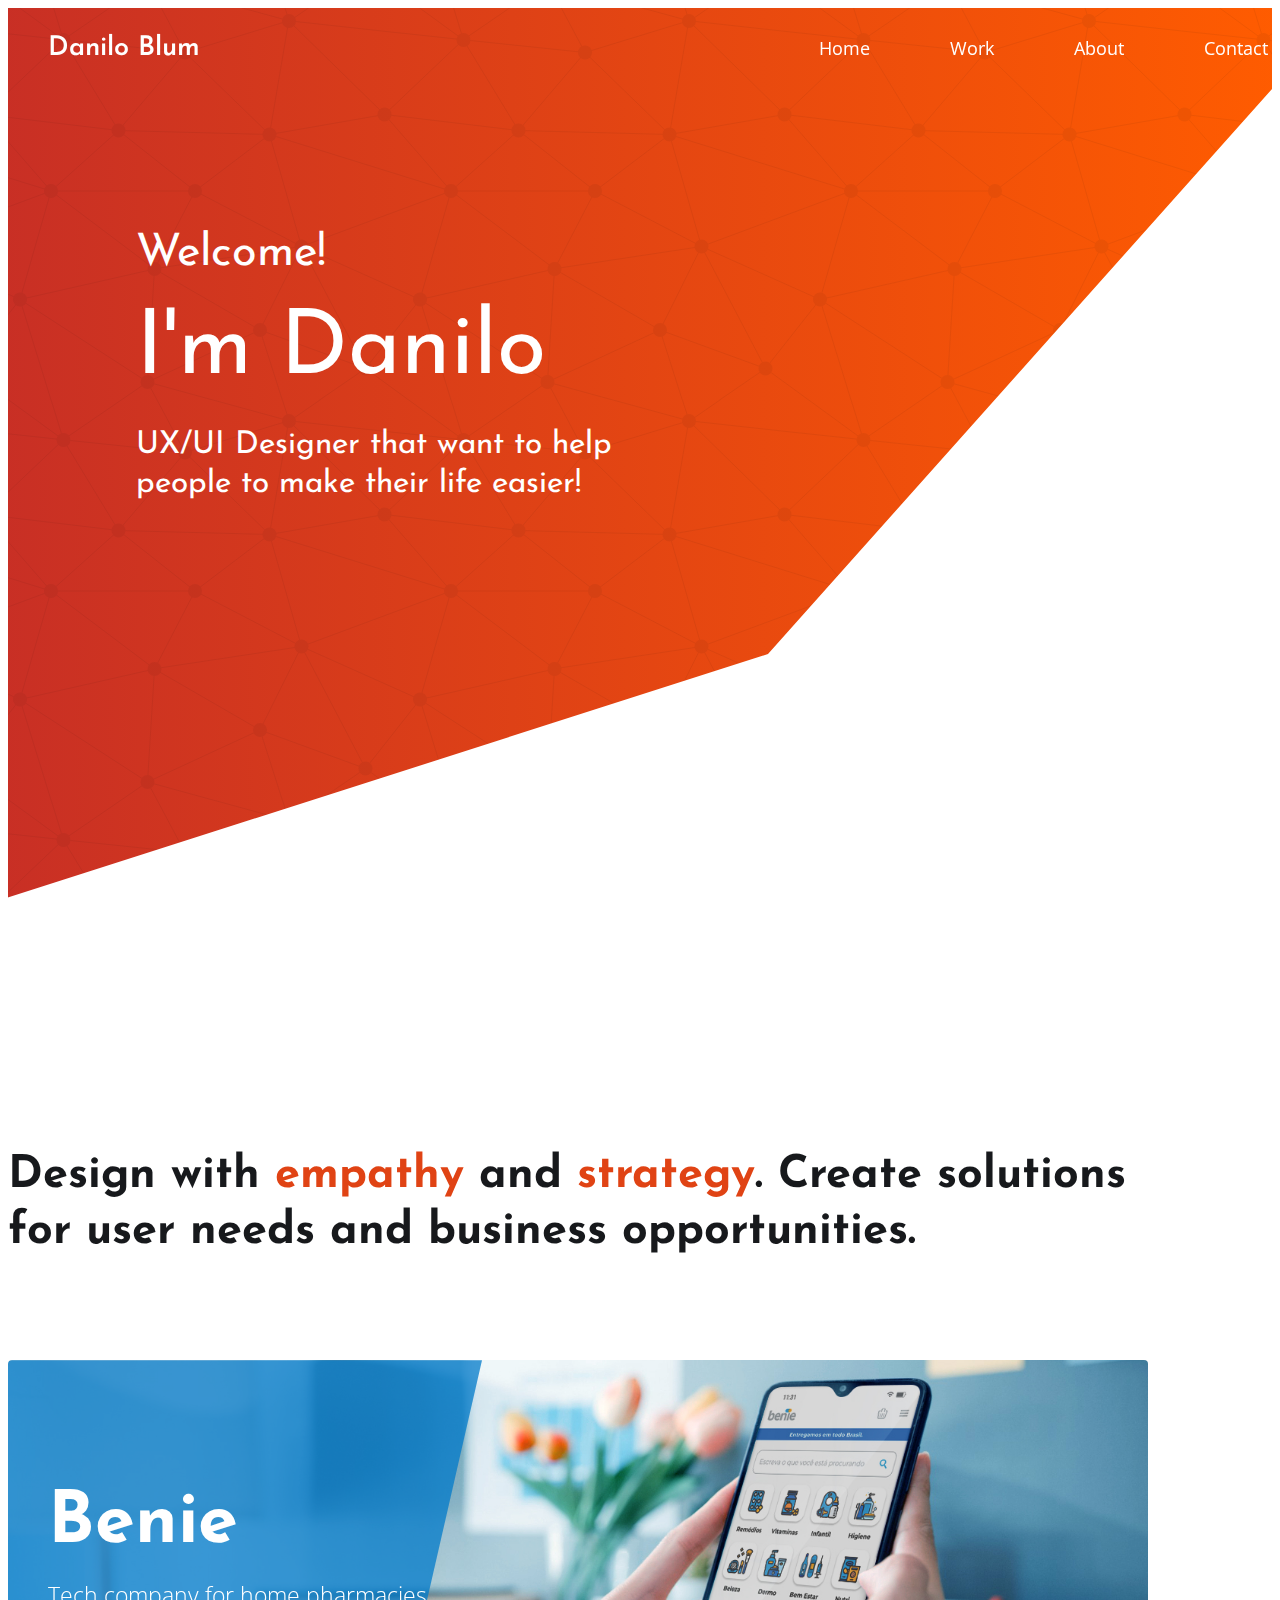
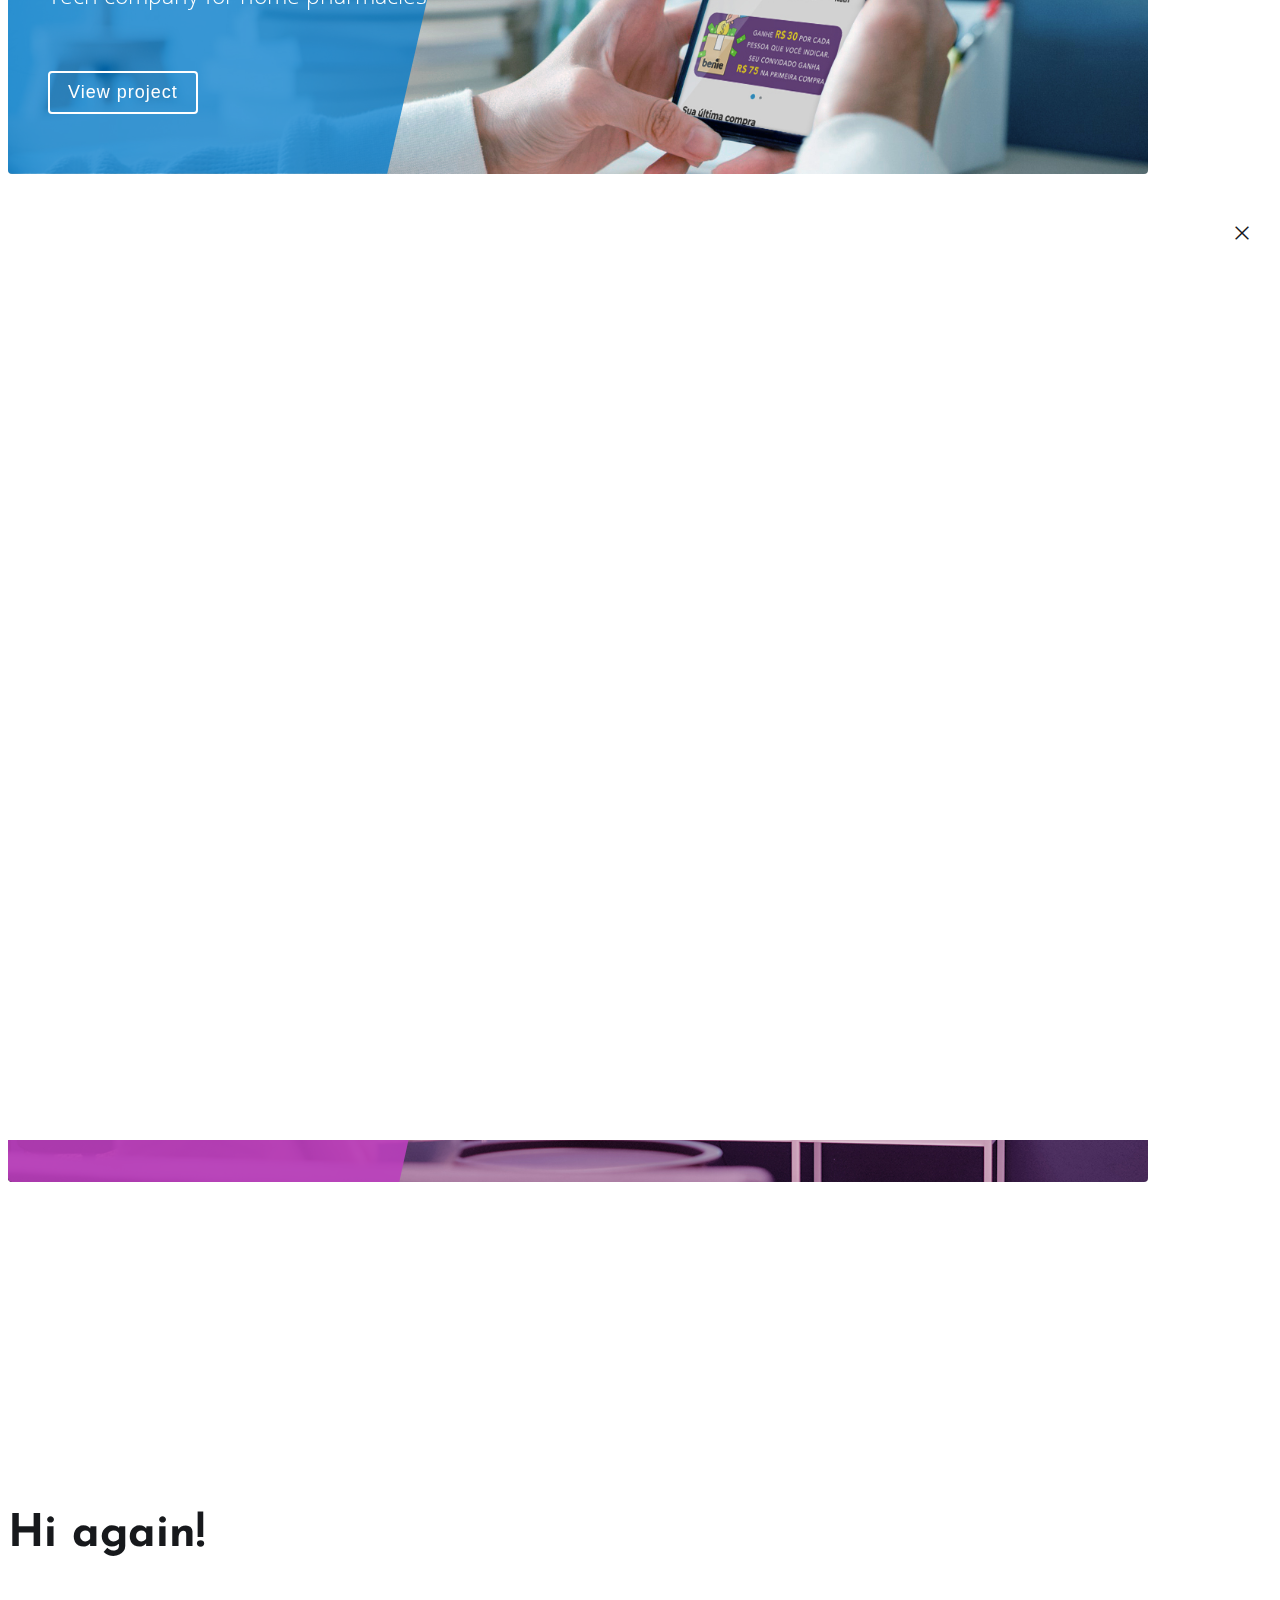
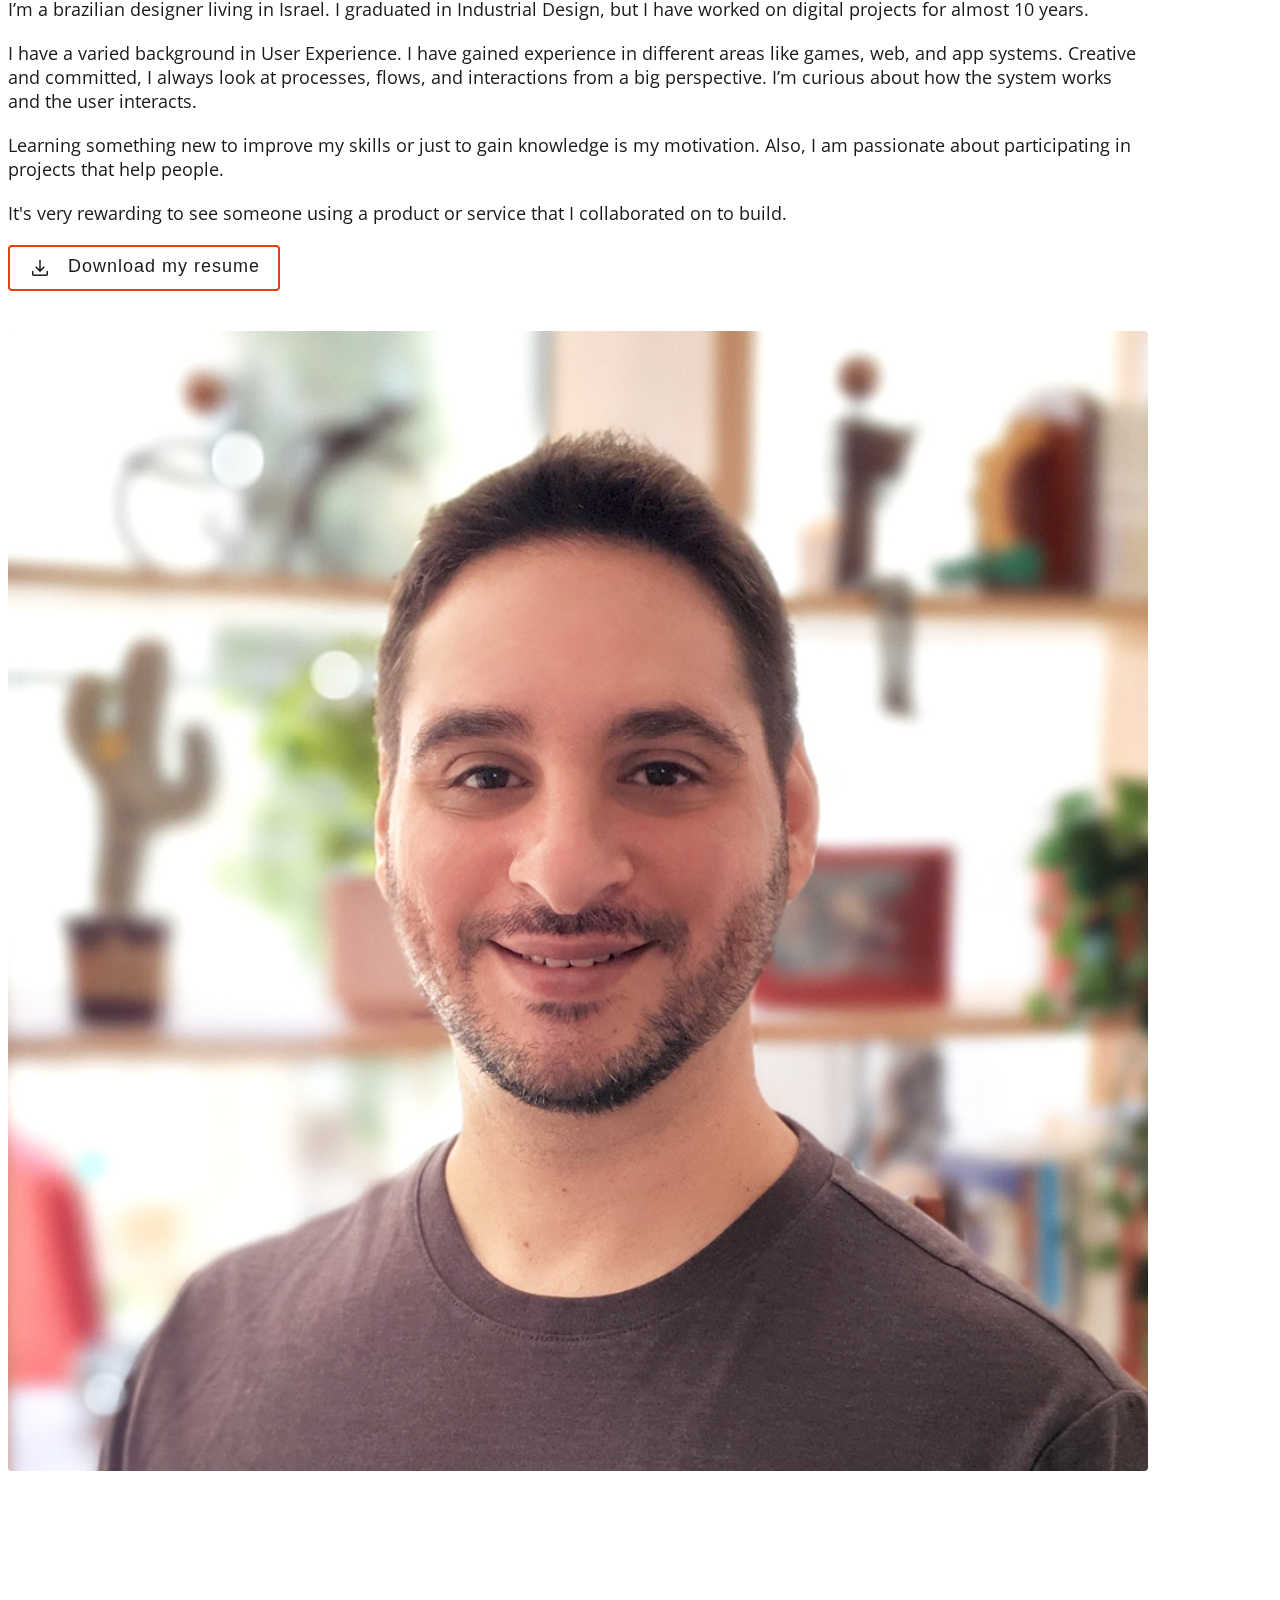
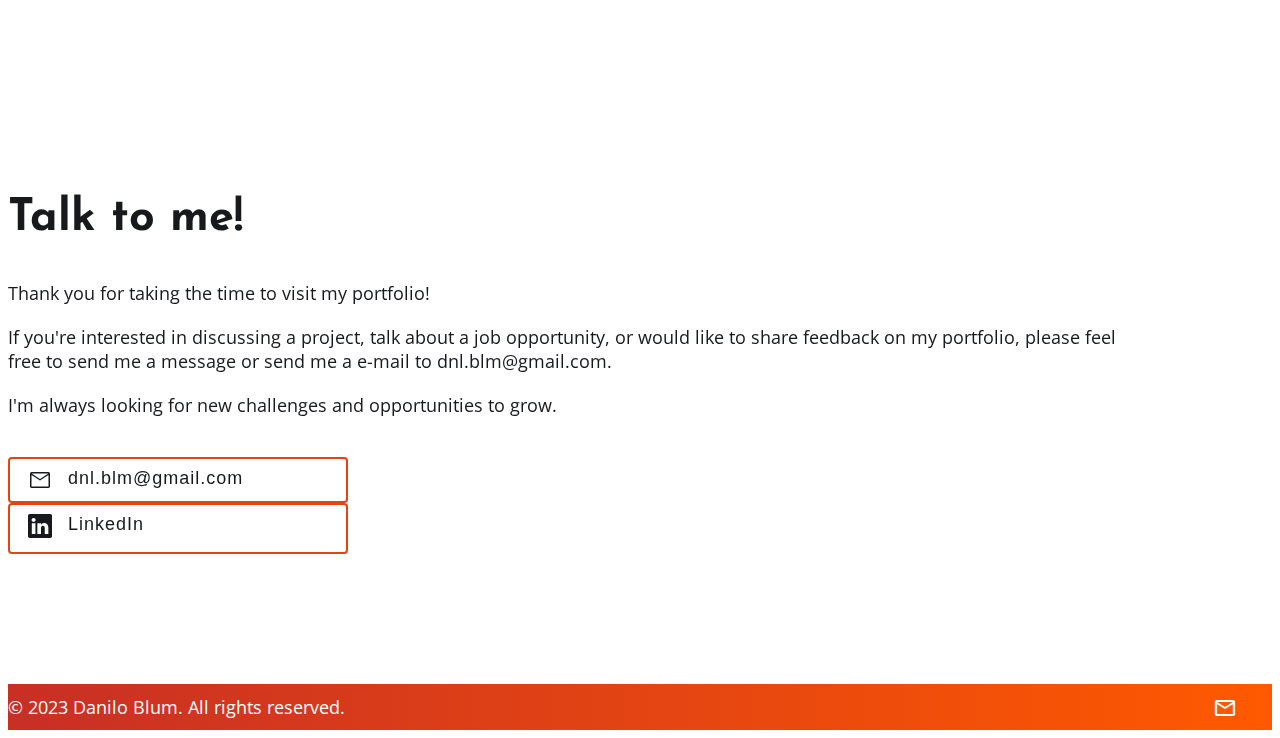
==== commit c0bb8523: "Sections About, Contact and Portfolio" ====
--- a/index.html
+++ b/index.html
@@ -5,18 +5,6 @@
 		<meta http-equiv="X-UA-Compatible" content="IE=edge" />
 		<meta name="viewport" content="width=device-width, initial-scale=1.0" />
 		<title>Danilo Blum Portfolio</title>
-
-		<!-- Google tag (gtag.js) -->
-		<script async src="https://www.googletagmanager.com/gtag/js?id=G-YPV9RLWGSL"></script>
-		<script>
-			window.dataLayer = window.dataLayer || [];
-			function gtag() {
-				dataLayer.push(arguments);
-			}
-			gtag('js', new Date());
-
-			gtag('config', 'G-YPV9RLWGSL');
-		</script>
 
 		<!-- Bootstrap CSS only -->
 		<link href="https://cdn.jsdelivr.net/npm/bootstrap@5.2.3/dist/css/bootstrap.min.css" rel="stylesheet" integrity="sha384-rbsA2VBKQhggwzxH7pPCaAqO46MgnOM80zW1RWuH61DGLwZJEdK2Kadq2F9CUG65" crossorigin="anonymous" />
@@ -94,27 +82,30 @@
 					</div>
 
 					<div class="portfolio__card" benie>
+						<div class="portfolio__bg"></div>
 						<div class="portfolio__content">
 							<h3 class="portfolio__title">Benie</h3>
 							<p class="portfolio__subtitle">Tech company for home pharmacies.</p>
 							<!-- <p class="portfolio__role">UX / UI Designer</p> -->
-							<a class="btn btn-primary" type="button" href="works/benie.html">View</a>
+							<a class="button button-secondary__outline" type="button" href="works/benie.html">View project</a>
 						</div>
 					</div>
 					<div class="portfolio__card" dialog>
+						<div class="portfolio__bg"></div>
 						<div class="portfolio__content">
 							<h3 class="portfolio__title">Dialog</h3>
 							<p class="portfolio__subtitle">Corporate platform for internal integration.</p>
 							<!-- <p class="portfolio__role">UX / UI Designer</p> -->
-							<a class="btn btn-primary" type="button" href="works/benie.html">View</a>
+							<a class="button button-secondary__outline" type="button" href="works/benie.html">View project</a>
 						</div>
 					</div>
 					<div class="portfolio__card" now>
+						<div class="portfolio__bg"></div>
 						<div class="portfolio__content">
 							<h3 class="portfolio__title">Now</h3>
 							<p class="portfolio__subtitle">Information Architect study for specialization curse.</p>
 							<!-- <p class="portfolio__role">UX / UI Designer</p> -->
-							<a class="btn btn-primary" type="button" href="works/benie.html">View</a>
+							<a class="button button-secondary__outline" type="button" href="works/benie.html">View project</a>
 						</div>
 					</div>
 				</div>
@@ -137,6 +128,7 @@
 								<p>I have a varied background in User Experience. I have gained experience in different areas like games, web, and app systems. Creative and committed, I always look at processes, flows, and interactions from a big perspective. I’m curious about how the system works and the user interacts.</p>
 								<p>Learning something new to improve my skills or just to gain knowledge is my motivation. Also, I am passionate about participating in projects that help people.</p>
 								<p>It's very rewarding to see someone using a product or service that I collaborated on to build.</p>
+								<a href="images/home/Danilo Blum - Resume.pdf" class="button button-primary__outline mt-3" type="button" target="_blank"><span class="material-symbols-outlined">download</span> Download my resume</a>
 							</div>
 							<div class="col-12 col-md-4 col-lg-5">
 								<img class="img-fluid" src="./images/home/about_side_image.jpg" alt="" />
@@ -154,16 +146,26 @@
 			<section id="contact" class="section section-contact">
 				<div class="section-contact__content">
 					<div class="container">
-						<div class="row justify-content-between">
+						<div class="row justify-content-between align-items-center">
 							<div class="col-12 col-md-10 col-lg-10">
 								<h4>Talk to me!</h4>
 							</div>
-							<div class="col-12 col-md-6 col-lg-6">
+							<div class="col-12 col-md-6 col-lg-6 mb-lg-0">
 								<p>Thank you for taking the time to visit my portfolio!</p>
 								<p>If you're interested in discussing a project, talk about a job opportunity, or would like to share feedback on my portfolio, please feel free to send me a message or send me a e-mail to dnl.blm@gmail.com.</p>
 								<p>I'm always looking for new challenges and opportunities to grow.</p>
 							</div>
-							<div class="col-12 col-md-4 col-lg-5">
+							<div class="col-12 col-md-4 col-lg-5 text-center">
+								<a href="mailto:dnl.blm@gmail.com" class="button button-primary__outline mb-3"><span class="material-symbols-outlined">email</span> dnl.blm@gmail.com</a>
+								<br />
+								<a href="mailto:dnl.blm@gmail.com" class="button button-primary__outline"
+									><span class="ic-linkedin">
+										<svg xmlns="http://www.w3.org/2000/svg" width="24" height="24" fill="currentColor" class="bi bi-linkedin" viewBox="0 0 16 16">
+											<path d="M0 1.146C0 .513.526 0 1.175 0h13.65C15.474 0 16 .513 16 1.146v13.708c0 .633-.526 1.146-1.175 1.146H1.175C.526 16 0 15.487 0 14.854V1.146zm4.943 12.248V6.169H2.542v7.225h2.401zm-1.2-8.212c.837 0 1.358-.554 1.358-1.248-.015-.709-.52-1.248-1.342-1.248-.822 0-1.359.54-1.359 1.248 0 .694.521 1.248 1.327 1.248h.016zm4.908 8.212V9.359c0-.216.016-.432.08-.586.173-.431.568-.878 1.232-.878.869 0 1.216.662 1.216 1.634v3.865h2.401V9.25c0-2.22-1.184-3.252-2.764-3.252-1.274 0-1.845.7-2.165 1.193v.025h-.016a5.54 5.54 0 0 1 .016-.025V6.169h-2.4c.03.678 0 7.225 0 7.225h2.4z" />
+										</svg>
+									</span>
+									LinkedIn
+								</a>
 								<!-- <form class="row needs-validation" novalidate>
 									<div class="col-md-12">
 										<div class="form-floating">
@@ -197,16 +199,15 @@
 				</div>
 			</section>
 		</main>
-		<footer class="d-flex flex-wrap justify-content-between align-items-center py-3 mt-4 px-5 border-top">
-			<div class="col-md-4 d-flex align-items-center">
-				<span class="footer__copyright">© 2023 Danilo Blum. All rights reserved.</span>
+		<footer class="py-3 mt-4 px-5">
+			<div class="footer__copyright">
+				<span>© 2023 Danilo Blum. All rights reserved.</span>
 			</div>
 
-			<ul class="nav col-md-4 justify-content-end list-unstyled d-flex">
-				<li class="ms-3">
-					<a class="text-muted" href="https://www.linkedin.com/in/daniloblum/" target="_blank"><img src="images/linkedin-icon-white.svg" alt="" /></a>
-				</li>
-			</ul>
+			<div class="footer__links">
+				<a href="mailto:dnl.blm@gmail.com" class="mr-3"><span class="material-symbols-outlined">email</span></a>
+				<a class="" href="https://www.linkedin.com/in/daniloblum/" target="_blank"><img src="images/linkedin-icon-white.svg" alt="" /></a>
+			</div>
 		</footer>
 
 		<!-- MENU MOBILE -->
--- a/css/header.css
+++ b/css/header.css
@@ -3,6 +3,7 @@
 	position: fixed;
 	margin: 0;
 	z-index: 1020;
+	color: var(--color-white);
 }
 .navbar {
 	width: 100%;
@@ -12,6 +13,55 @@
 	align-items: center;
 	padding: 0 20px;
 }
+
+/* BRAND */
+
+.navbar__brand {
+	margin-left: 0;
+}
+.navbar__brand .brand__link {
+	text-decoration: none;
+	font-size: 1.25rem;
+	font-family: 'Josefin Sans', sans-serif;
+	font-weight: 600;
+	margin: 0;
+	color: inherit;
+}
+/* gradient text for modern browsers */
+/* @supports (-webkit-background-clip: text) {
+	.navbar__brand .brand__link {
+		background-image: linear-gradient(60deg, var(--color-main-dark), var(--color-main-medium));
+		-webkit-background-clip: text;
+		color: transparent;
+	}
+} */
+@media (min-width: 992px) {
+	.navbar__brand {
+		margin-left: 20px;
+	}
+	.navbar__brand .brand__link {
+		text-decoration: none;
+		font-size: 1.5rem;
+		font-weight: 600;
+	}
+}
+
+/* MOBILE TOGGLE */
+
+#menuToggle {
+	display: block;
+	background: transparent;
+	border: none;
+	color: #ffffff;
+}
+#menuToggle .material-symbols-outlined {
+	font-variation-settings: 'FILL' 0, 'wght' 600, 'GRAD' 0, 'opsz' 48;
+}
+.navbar__nav .nav__list {
+	display: none;
+}
+
+/* MOBILE NAV */
 .menu-mobile {
 	display: none;
 	transform: translateY(100vh);
@@ -54,19 +104,21 @@
 .menu-mobile__nav li {
 	width: 100%;
 	text-align: center;
+	/* transform: translateY(80px); */
+	opacity: 0;
 }
 .menu-mobile__nav hr {
 	width: 100%;
-	/* color: var(--color-medium); */
 	background-image: var(--color-main-gradient);
 	height: 1px;
 	border: none;
-	opacity: 1;
+	opacity: 0;
 }
 .menu-mobile__nav .nav__link {
 	text-decoration: none;
 	font-size: 1.5rem;
 	width: 100%;
+	color: var(--color-text-regular);
 }
 .menu-mobile__nav .dropdown__menu {
 	display: flex;
@@ -87,8 +139,8 @@
 	text-decoration: none;
 	padding: 10px 20px;
 	flex-grow: 1;
-}
-
+	color: var(--color-text-regular);
+}
 .menu-mobile.show {
 	top: 0;
 	transform: translateY(0);
@@ -96,62 +148,71 @@
 	touch-action: none;
 	visibility: visible;
 }
-
-.navbar--desktop {
-	display: none;
-}
+.menu-mobile.show .menu-mobile__nav > :is(li, hr),
+.menu-mobile.show .menu-mobile__nav .dropdown__menu li {
+	animation: menuItemShow 0.5s ease-out forwards;
+}
+.menu-mobile.show .menu-mobile__nav > :is(li, hr):nth-child(1) {
+	animation-delay: 0.5s;
+}
+.menu-mobile.show .menu-mobile__nav > :is(li, hr):nth-child(2) {
+	animation-delay: 0.6s;
+}
+.menu-mobile.show .menu-mobile__nav > :is(li, hr):nth-child(3),
+.menu-mobile.show .menu-mobile__nav .dropdown__menu li {
+	animation-delay: 0.7s;
+}
+.menu-mobile.show .menu-mobile__nav > :is(li, hr):nth-child(4) {
+	animation-delay: 0.8s;
+}
+.menu-mobile.show .menu-mobile__nav > :is(li, hr):nth-child(5) {
+	animation-delay: 0.9s;
+}
+.menu-mobile.show .menu-mobile__nav > :is(li, hr):nth-child(6) {
+	animation-delay: 1s;
+}
+.menu-mobile.show .menu-mobile__nav > :is(li, hr):nth-child(7) {
+	animation-delay: 1.1s;
+}
+@keyframes menuItemShow {
+	0% {
+		transform: translateY(80px);
+		opacity: 0;
+	}
+	75% {
+		transform: translateY(0);
+	}
+	100% {
+		opacity: 1;
+	}
+}
+
+/* DESKTOP NAV */
+
 @media (min-width: 992px) {
-	.navbar--desktop {
-		width: 100%;
-		height: 80px;
+	#menuToggle {
+		display: none;
+	}
+	.navbar__nav .nav__list {
 		display: flex;
-		justify-content: space-between;
 		align-items: center;
-		padding: 0 20px;
-	}
-}
-.nav__list--mobile.open {
-	display: flex;
-}
-.nav__list--mobile .nav__item {
-	width: 100%;
-}
-.nav__list--mobile .nav__link {
-	display: block;
-	text-align: center;
-	color: #000000;
-	padding: 20px;
-	text-decoration: none;
-	font-size: 1.25rem;
-}
-.nav__list--mobile .dropdown .dropdown__menu {
-	display: flex;
-	flex-direction: row;
-	justify-content: space-around;
-	color: #000000;
-	list-style: none;
-	padding-left: 0;
-}
-.nav__list--mobile .dropdown .dropdown__menu .dropdown__item {
-	text-decoration: none;
-	padding: 10px 30px;
-	border: 1px solid black;
-}
-
-.nav__list {
-	list-style: none;
-	display: flex;
-	align-items: center;
-	justify-content: end;
-}
-@media (min-width: 768px) {
-	.nav__list .nav__link {
-		padding: 20px;
-	}
-}
-@media (min-width: 992px) {
-	.nav__list .nav__link {
-		padding: 20px 40px;
+		justify-content: end;
+		list-style: none;
+		margin: 0;
+		padding: 0;
+	}
+	.navbar__nav .nav__list .nav__link {
+		text-decoration: none;
+		font-size: 1;
+		padding: 10px 40px;
+		transition: 0.25s;
+		color: var(--color-white);
+	}
+	.text-dark .navbar__nav .nav__list .nav__link {
+		color: var(--text-dark);
+	}
+	.navbar__nav .nav__list .nav__link:hover {
+		color: inherit;
 	}
 }
 
@@ -168,7 +229,6 @@
 		opacity: 1;
 		transform: translateY(0px);
 	}
-
 	.nav__list .dropdown__menu {
 		visibility: hidden;
 		opacity: 0;
@@ -176,7 +236,7 @@
 		z-index: 10;
 		margin-top: 20px;
 		padding: 10px 0;
-		background-color: #f1f1f1;
+		background-color: var(--color-white);
 		box-shadow: 0px 8px 16px 0px rgba(0, 0, 0, 0.2);
 		border-radius: 5px;
 		list-style: none;
@@ -188,23 +248,22 @@
 		content: '';
 		width: 20px;
 		height: 20px;
-		background-color: #f1f1f1;
+		background-color: var(--color-white);
 		position: inherit;
 		left: calc(50% - 10px);
 		top: -10px;
 		transform: rotate(45deg);
 		z-index: -1;
 	}
-
 	.nav__list .dropdown__menu .dropdown__item {
-		color: black;
+		color: var(--color-dark);
 		padding: 10px 40px;
 		text-decoration: none;
 		display: block;
 	}
-
 	.nav__list .dropdown__menu .dropdown__item:hover {
-		background-color: #ddd;
+		background-image: linear-gradient(90deg, var(--color-main-medium), var(--color-main-medium-light));
+		color: #ffffff;
 	}
 }
 
@@ -221,10 +280,16 @@
 	border-right: 0;
 	transform: translateY(0);
 }
-.header.header--sticky a {
-	color: #000000;
-}
-/* .header.header--sticky::after {
+.header.header--sticky .navbar__brand .brand__link {
+	color: var(--color-text-regular);
+}
+.header.header--sticky .nav__link {
+	color: var(--color-text-regular);
+}
+.header.header--sticky .nav__link:hover {
+	color: var(--color-main-medium);
+}
+.header.header--sticky::after {
 	content: '';
 	width: 100%;
 	height: 3px;
@@ -233,27 +298,16 @@
 	left: 0;
 	right: 0;
 	position: absolute;
-} */
-
-/* MOBILE */
-
-/* .nav__list {
-	position: fixed;
-	display: flex;
-	align-items: center;
-	justify-content: center;
-	flex-direction: column;
-	top: 0;
-	left: 0;
-	right: 0;
-	bottom: 0;
-	padding: 0;
-	margin: 0;
-	background-color: black;
-	list-style: none;
-	transform: translateY(100vh);
-	transition: 2s;
-}
-.nav__list--mobile {
-	transform: translateY(0);
-} */
+}
+
+header.header--sticky .navbar__nav #menuToggle {
+	display: block;
+	background: transparent;
+	border: none;
+	color: var(--color-dark);
+}
+@media (min-width: 992px) {
+	header.header--sticky .navbar__nav #menuToggle {
+		display: none;
+	}
+}
--- a/css/footer.css
+++ b/css/footer.css
@@ -1,10 +1,25 @@
 footer {
 	position: relative;
-	background: var(--color-dark);
+	display: flex;
+	flex-direction: row;
+	justify-content: space-between;
+	align-items: center;
 	background: var(--color-main-gradient);
 }
 .footer__copyright {
 	color: var(--color-white);
-	font-family: 'Lato Regular', sans-serif;
-	font-size: 0.75rem;
+	font-family: 'Open Sans', sans-serif;
+	font-size: 1rem;
 }
+footer .footer__links {
+	color: var(--color-white);
+}
+footer .footer__links a {
+	display: inline-block;
+	margin: 10px;
+}
+footer .footer__links a .material-symbols-outlined {
+	font-variation-settings: 'FILL' 0;
+	color: var(--color-white);
+	vertical-align: middle;
+}
--- a/css/buttons.css
+++ b/css/buttons.css
@@ -1,20 +1,65 @@
-.btn {
-	--bs-btn-padding-x: 1rem;
-	--bs-btn-padding-y: 0.375rem;
+.button {
+	display: inline-block;
+	padding: 0.5rem 1rem;
+	letter-spacing: 1px;
+	border-radius: 4px;
+	font-family: inherit;
+	text-decoration: none;
 }
-.btn-primary {
-	--bs-btn-color: #fff;
-	--bs-btn-bg: var(--color-dark);
-	--bs-btn-border-color: var(--color-dark);
-	--bs-btn-hover-color: #fff;
-	--bs-btn-hover-bg: var(--color-medium);
-	--bs-btn-hover-border-color: var(--color-medium);
-	--bs-btn-focus-shadow-rgb: 49, 132, 253;
-	--bs-btn-active-color: #fff;
-	--bs-btn-active-bg: #0a58ca;
-	--bs-btn-active-border-color: #0a53be;
-	--bs-btn-active-shadow: inset 0 3px 5px rgba(0, 0, 0, 0.125);
-	--bs-btn-disabled-color: #fff;
-	--bs-btn-disabled-bg: #0d6efd;
-	--bs-btn-disabled-border-color: #0d6efd;
+.button span {
+	vertical-align: top;
+	margin-right: 10px;
 }
+.button:hover,
+.button:focus,
+.button:active,
+.button:visited {
+	text-decoration: none;
+	font-family: inherit;
+}
+.button:focus {
+	outline: 3px dashed black;
+}
+.button-primary {
+	background: var(--color-main-medium);
+	border: 2px solid var(--color-main-medium);
+	color: var(--color-white);
+}
+.button-primary:hover {
+	background: var(--color-main-dark);
+	border: 2px solid var(--color-main-dark);
+	color: var(--color-white);
+}
+
+.button-primary__outline {
+	background: transparent;
+	border: 2px solid var(--color-main-medium);
+	color: var(--color-dark);
+}
+.button-primary__outline:hover {
+	background: var(--color-main-dark);
+	border: 2px solid var(--color-main-dark);
+	color: var(--color-white);
+}
+
+.button-secondary {
+	background: var(--color-white);
+	border: 2px solid var(--color-white);
+	color: var(--color-main-medium);
+}
+.button-secondary:hover {
+	background: var(--color-light);
+	border: 2px solid var(--color-light);
+	color: var(--color-main-medium-dark);
+}
+
+.button-secondary__outline {
+	background: transparent;
+	border: 2px solid var(--color-white);
+	color: var(--color-white);
+}
+.button-secondary__outline:hover {
+	background: var(--color-white);
+	border: 2px solid var(--color-white);
+	color: var(--color-main-medium-dark);
+}
--- a/css/home.css
+++ b/css/home.css
@@ -151,25 +151,40 @@
 	padding: 0px;
 	position: relative;
 	border-radius: 4px;
-	background-size: auto 100%;
 	min-height: 500px;
 	display: flex;
 	flex-direction: column;
 	justify-content: end;
+	margin-bottom: 60px;
+	overflow: hidden;
+}
+.portfolio__card .portfolio__bg {
+	position: absolute;
+	top: 0;
+	left: 0;
+	right: 0;
+	bottom: 0;
+	background-size: auto 100%;
 	background-repeat: no-repeat;
-	margin-bottom: 60px;
-}
-.portfolio__card[benie] {
+	transition: 0.5s ease-out;
+	/* filter: saturate(0.5); */
+}
+.portfolio__card:hover .portfolio__bg {
+	transform: scale(1.1);
+	/* filter: saturate(1); */
+}
+
+.portfolio__card[benie] .portfolio__bg {
 	background-image: url(../images/home/work_benie_background.jpg);
 	background-position: 80% 100%;
 }
-.portfolio__card[dialog] {
+.portfolio__card[dialog] .portfolio__bg {
 	background-image: url(../images/home/work_dialog_background.jpg);
-	background-position: 80% 100%;
-}
-.portfolio__card[now] {
+	background-position: 85% 100%;
+}
+.portfolio__card[now] .portfolio__bg {
 	background-image: url(../images/home/work_now_background.jpg);
-	background-position: 75% 100%;
+	background-position: 85% 100%;
 }
 .portfolio__content {
 	padding: 40px 20px 20px;
@@ -198,27 +213,19 @@
 	font-size: 1.25rem;
 	font-weight: 300;
 }
-.portfolio__image {
-	position: relative;
-	transform: translateY(-10%) scale(1.25);
-	height: auto;
-	width: 100%;
-	transform-origin: bottom center;
-	margin-right: auto;
-	margin-left: auto;
-}
 
 @media (min-width: 768px) {
 	.portfolio__card {
-		background-size: cover;
 		min-height: 400px;
 		flex-direction: row;
 		justify-content: start;
+		align-content: center;
+	}
+	.portfolio__card .portfolio__bg {
+		background-size: cover;
+	}
+	.portfolio__card[benie] .portfolio__bg {
 		background-position: 0 20%;
-		align-content: center;
-	}
-	.portfolio__card[benie] {
-		background-position: 0% 100%;
 	}
 	.portfolio__card[now] {
 		background-position: 25% 100%;
@@ -236,52 +243,33 @@
 	.portfolio__subtitle {
 		margin-bottom: 60px;
 	}
-	.portfolio__image {
-		position: relative;
-		transform: translateY(0%) scale(1.5);
-		height: auto;
-		width: 100%;
-		transform-origin: center;
-	}
 }
 @media (min-width: 992px) {
 	.portfolio__card {
 		background-position: 100% 20%;
 	}
-	.portfolio__card[benie] {
+	.portfolio__card[benie] .portfolio__bg {
 		background-position: 100% 20%;
 	}
-	.portfolio__card[dialog] {
+	.portfolio__card[dialog] .portfolio__bg {
 		background-position: 100% 60%;
 	}
-	.portfolio__card[now] {
+	.portfolio__card[now] .portfolio__bg {
 		background-position: 100% 50%;
 	}
 	.portfolio__content {
 		max-width: 40%;
 	}
-	.portfolio__image {
-		position: absolute;
-		transform: translateY(-50%) scale(1.5);
-		height: 100%;
-		width: auto;
-		transform-origin: center;
-		top: 50%;
-		right: 40px;
-	}
 }
 @media (min-width: 1200px) {
-	.portfolio__card[dialog] {
+	.portfolio__card[dialog] .portfolio__bg {
 		background-position: 100% 40%;
 	}
-	.portfolio__card[now] {
+	.portfolio__card[now] .portfolio__bg {
 		background-position: 100% 30%;
 	}
 	.portfolio__content {
 		max-width: 35%;
-	}
-	.portfolio__image {
-		transform-origin: right;
 	}
 }
 
@@ -317,7 +305,6 @@
 }
 .shape-divider-about-bottom {
 	position: absolute;
-	top: 0;
 	bottom: 0;
 	width: 100%;
 	overflow: hidden;
@@ -339,3 +326,7 @@
 }
 
 /* ---------------- Contact.css ------------------- */
+
+.section-contact .button {
+	min-width: 300px;
+}
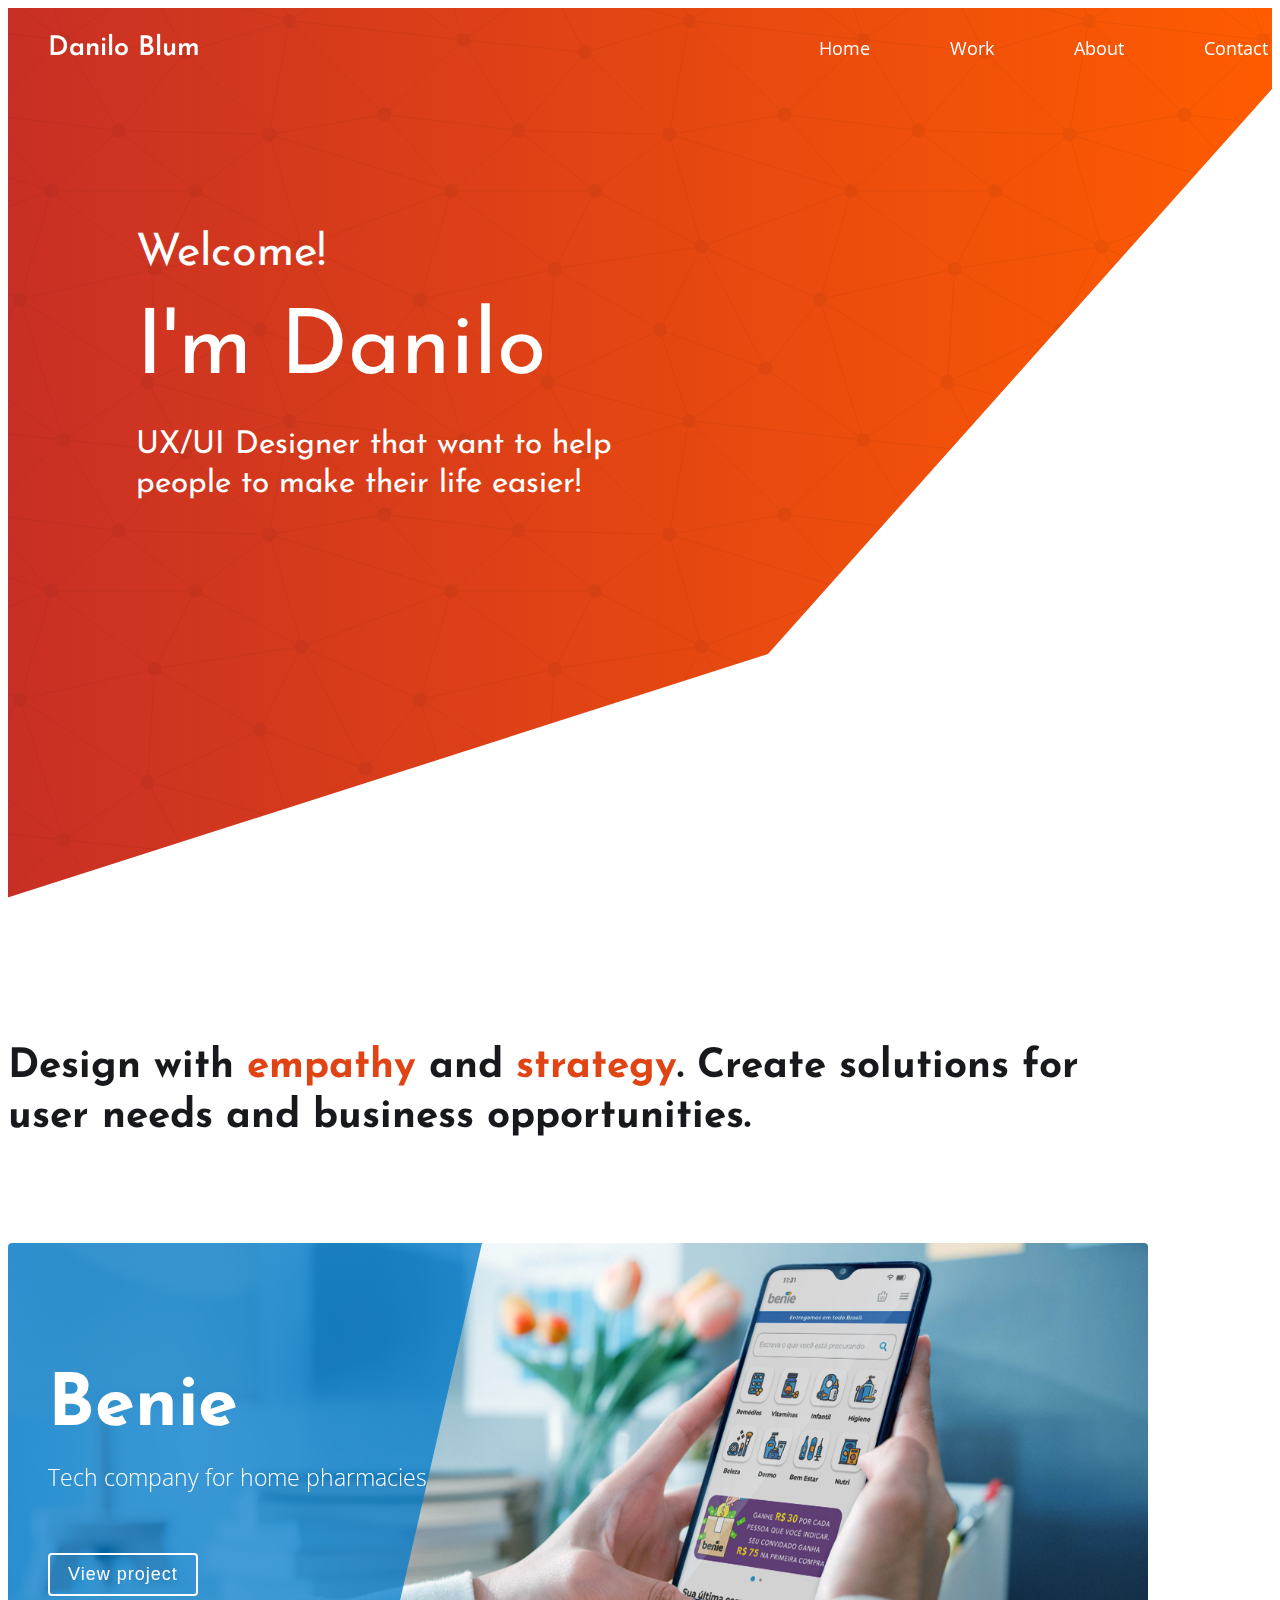
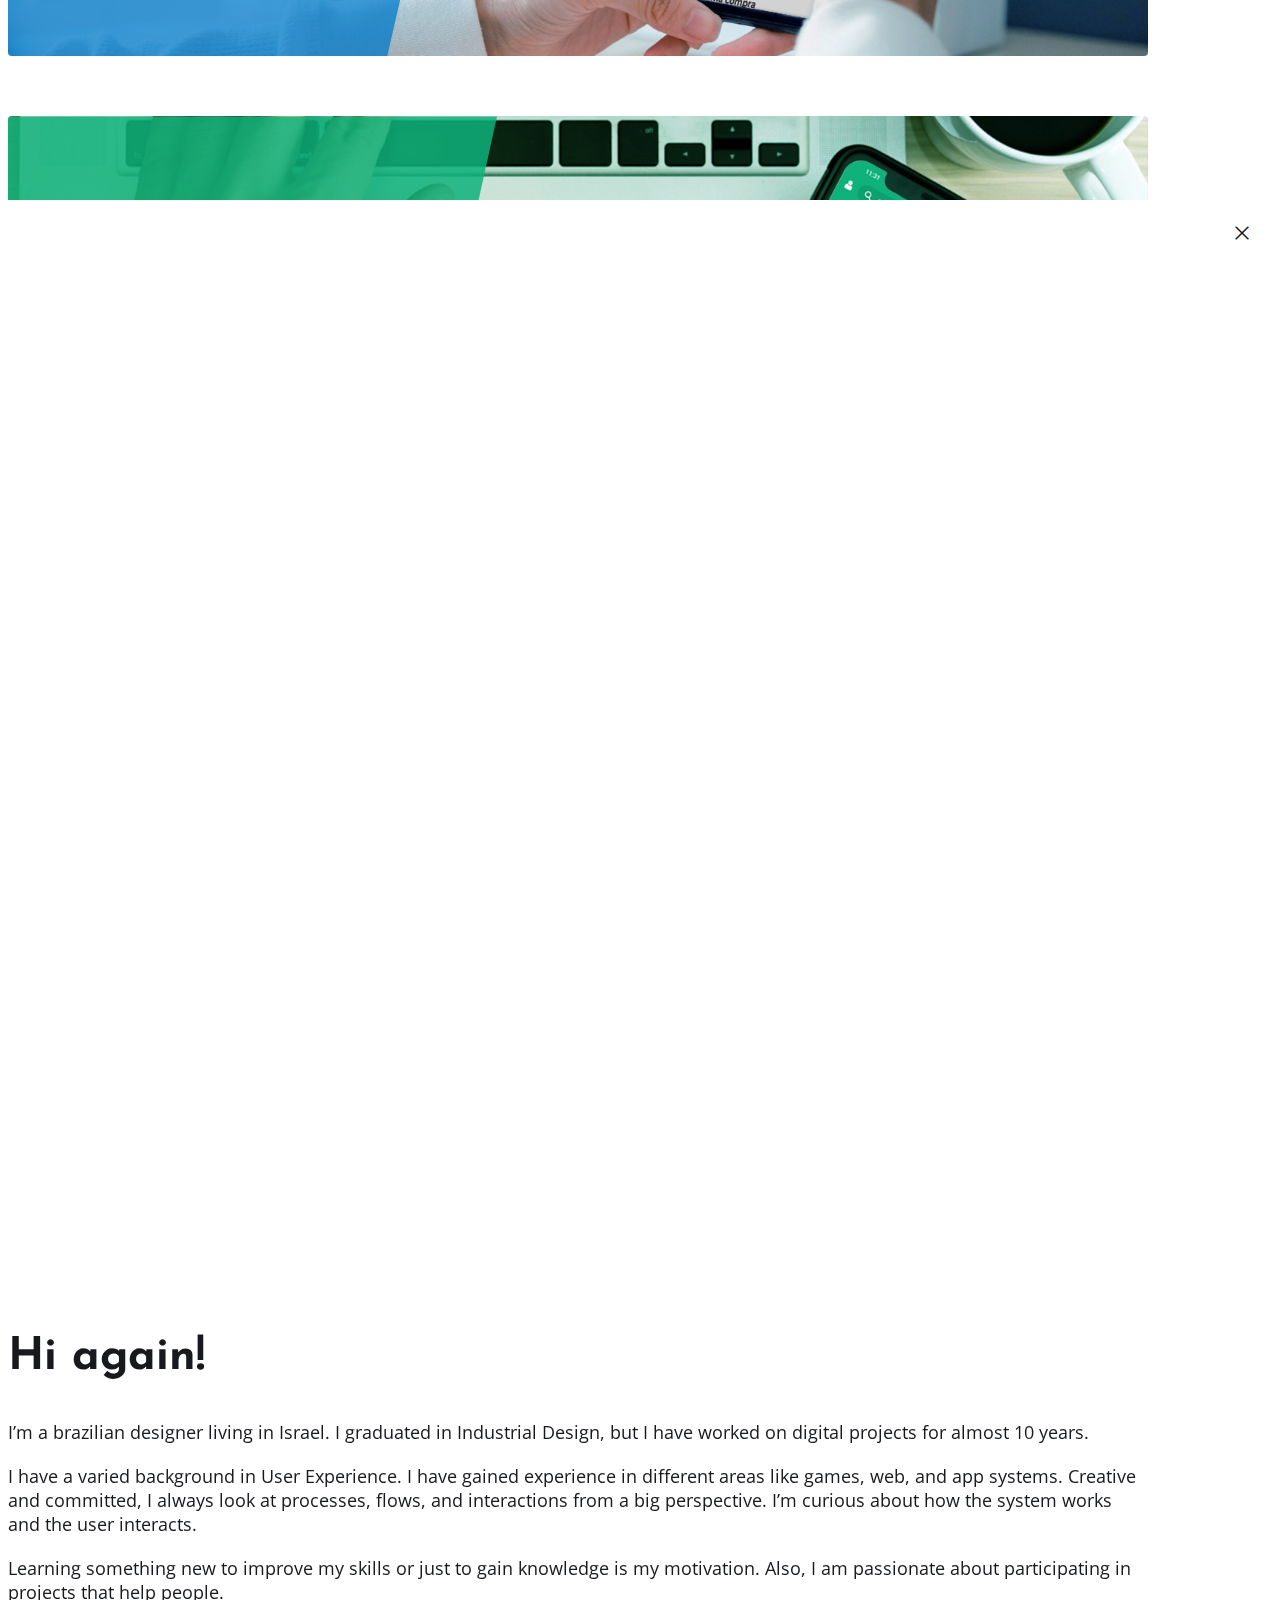
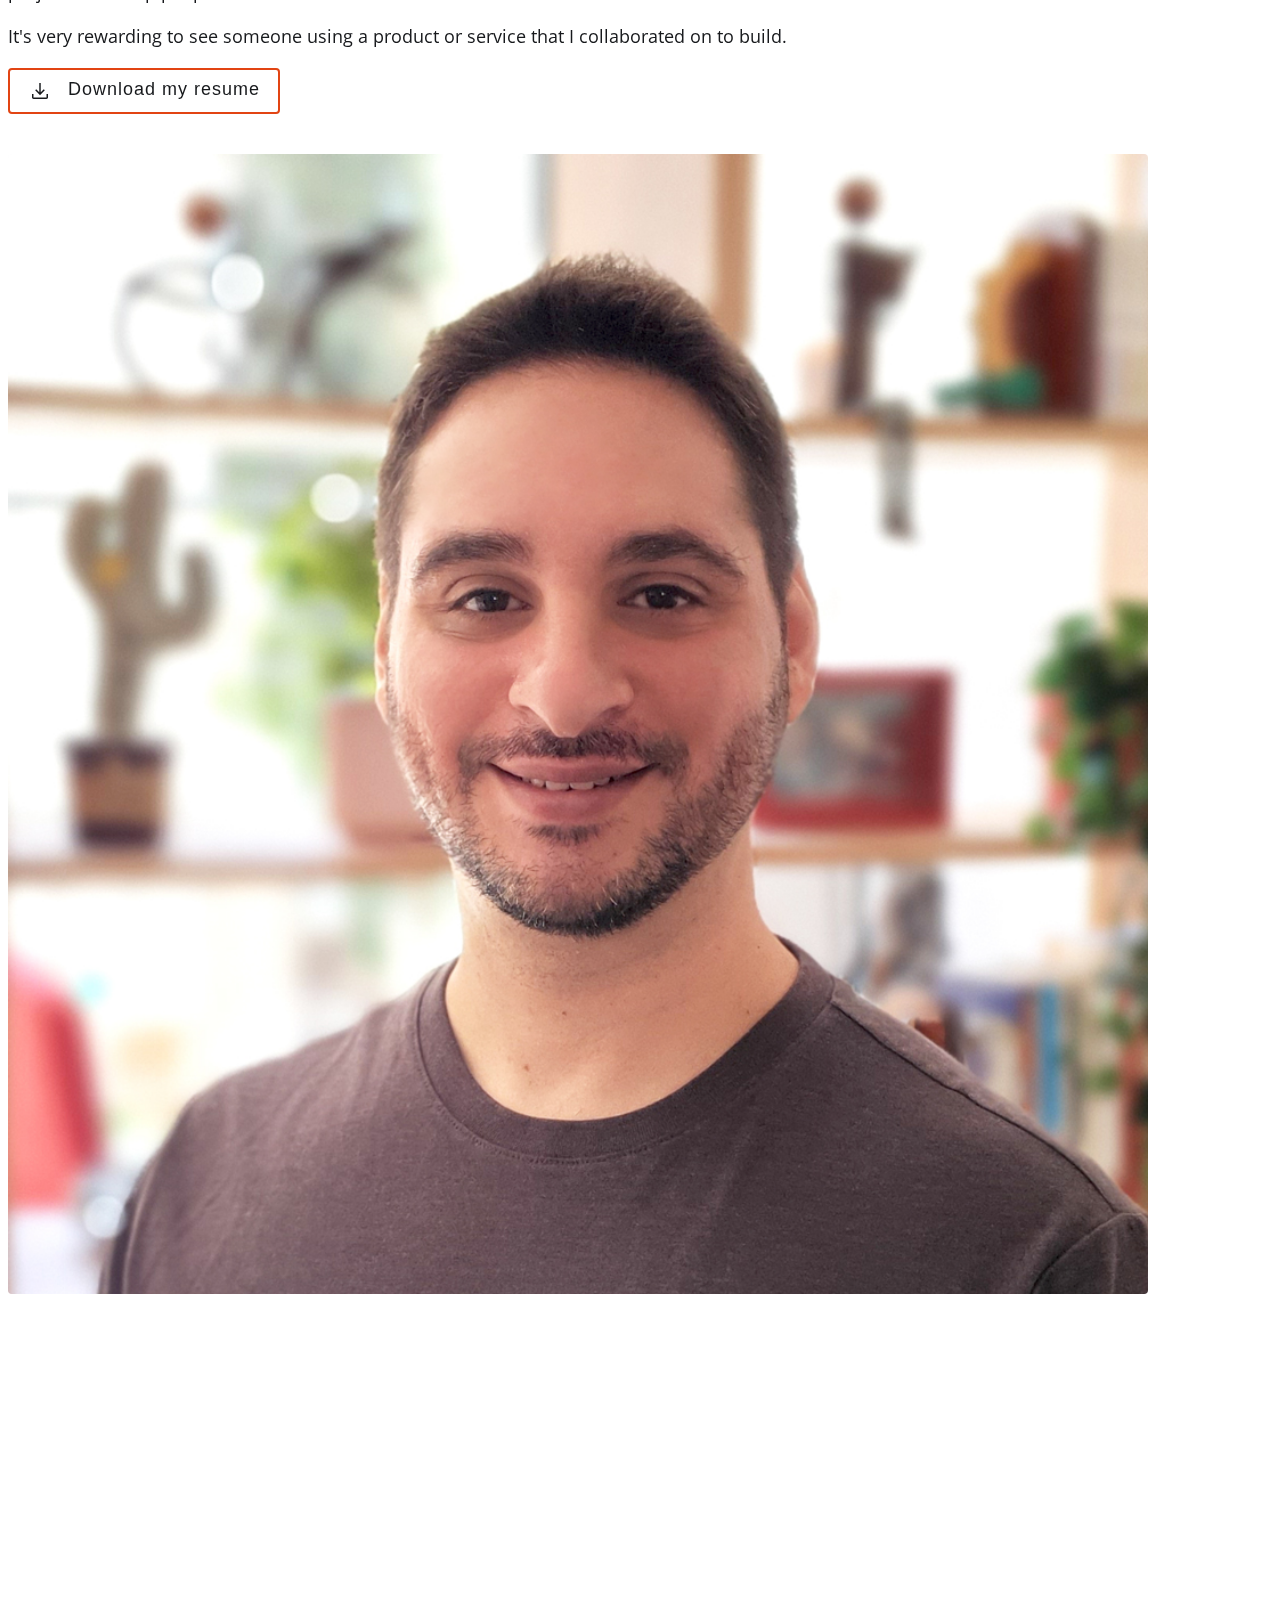
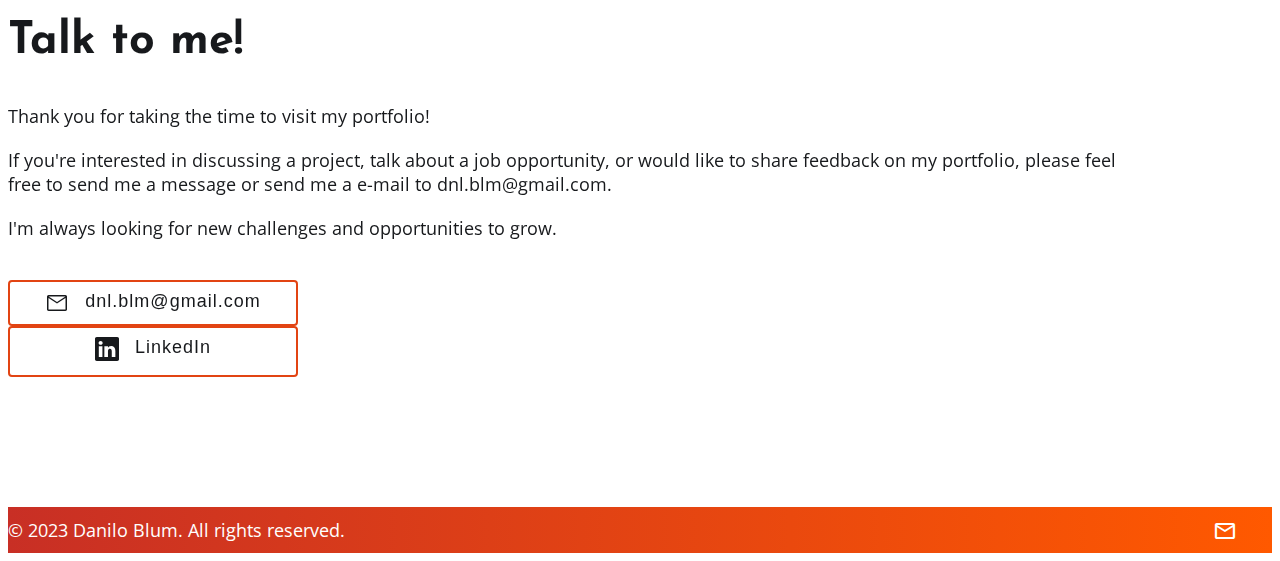
==== commit 6b54d1a2: "Home mobile, links" ====
--- a/index.html
+++ b/index.html
@@ -75,7 +75,7 @@
 				<div class="container">
 					<div class="portfolio__mensage">
 						<div class="row justify-content-center">
-							<div class="col-12 col-md-10 col-lg-8 text-center">
+							<div class="col-11 col-md-10 col-lg-8 text-center">
 								<h4>Design with <span>empathy</span> and <span>strategy</span>. Create solutions for user needs and business opportunities.</h4>
 							</div>
 						</div>
@@ -119,18 +119,18 @@
 				</div>
 				<div class="section-about__content">
 					<div class="container">
-						<div class="row justify-content-between">
-							<div class="col-12 col-md-10 col-lg-10">
+						<div class="row justify-content-center justify-content-md-between">
+							<div class="col-11 col-md-10 col-lg-10 order-1">
 								<h4>Hi again!</h4>
 							</div>
-							<div class="col-12 col-md-6 col-lg-6">
+							<div class="col-11 col-md-6 col-lg-6 order-3 order-md-2">
 								<p>I’m a brazilian designer living in Israel. I graduated in Industrial Design, but I have worked on digital projects for almost 10 years.</p>
 								<p>I have a varied background in User Experience. I have gained experience in different areas like games, web, and app systems. Creative and committed, I always look at processes, flows, and interactions from a big perspective. I’m curious about how the system works and the user interacts.</p>
 								<p>Learning something new to improve my skills or just to gain knowledge is my motivation. Also, I am passionate about participating in projects that help people.</p>
 								<p>It's very rewarding to see someone using a product or service that I collaborated on to build.</p>
 								<a href="images/home/Danilo Blum - Resume.pdf" class="button button-primary__outline mt-3" type="button" target="_blank"><span class="material-symbols-outlined">download</span> Download my resume</a>
 							</div>
-							<div class="col-12 col-md-4 col-lg-5">
+							<div class="col-10 col-md-4 col-lg-5 order-2 order-md-3 mb-5 mb-md-0">
 								<img class="img-fluid" src="./images/home/about_side_image.jpg" alt="" />
 							</div>
 						</div>
@@ -146,19 +146,19 @@
 			<section id="contact" class="section section-contact">
 				<div class="section-contact__content">
 					<div class="container">
-						<div class="row justify-content-between align-items-center">
-							<div class="col-12 col-md-10 col-lg-10">
+						<div class="row justify-content-center justify-content-md-between align-items-center">
+							<div class="col-11 col-md-10 col-lg-10">
 								<h4>Talk to me!</h4>
 							</div>
-							<div class="col-12 col-md-6 col-lg-6 mb-lg-0">
+							<div class="col-11 col-md-6 col-lg-6 mb-lg-0">
 								<p>Thank you for taking the time to visit my portfolio!</p>
 								<p>If you're interested in discussing a project, talk about a job opportunity, or would like to share feedback on my portfolio, please feel free to send me a message or send me a e-mail to dnl.blm@gmail.com.</p>
 								<p>I'm always looking for new challenges and opportunities to grow.</p>
 							</div>
-							<div class="col-12 col-md-4 col-lg-5 text-center">
-								<a href="mailto:dnl.blm@gmail.com" class="button button-primary__outline mb-3"><span class="material-symbols-outlined">email</span> dnl.blm@gmail.com</a>
+							<div class="col-11 col-md-4 col-lg-5">
+								<a href="mailto:dnl.blm@gmail.com" class="button button-primary__outline mb-4"><span class="material-symbols-outlined">email</span> dnl.blm@gmail.com</a>
 								<br />
-								<a href="mailto:dnl.blm@gmail.com" class="button button-primary__outline"
+								<a href="https://www.linkedin.com/in/daniloblum/" class="button button-primary__outline"
 									><span class="ic-linkedin">
 										<svg xmlns="http://www.w3.org/2000/svg" width="24" height="24" fill="currentColor" class="bi bi-linkedin" viewBox="0 0 16 16">
 											<path d="M0 1.146C0 .513.526 0 1.175 0h13.65C15.474 0 16 .513 16 1.146v13.708c0 .633-.526 1.146-1.175 1.146H1.175C.526 16 0 15.487 0 14.854V1.146zm4.943 12.248V6.169H2.542v7.225h2.401zm-1.2-8.212c.837 0 1.358-.554 1.358-1.248-.015-.709-.52-1.248-1.342-1.248-.822 0-1.359.54-1.359 1.248 0 .694.521 1.248 1.327 1.248h.016zm4.908 8.212V9.359c0-.216.016-.432.08-.586.173-.431.568-.878 1.232-.878.869 0 1.216.662 1.216 1.634v3.865h2.401V9.25c0-2.22-1.184-3.252-2.764-3.252-1.274 0-1.845.7-2.165 1.193v.025h-.016a5.54 5.54 0 0 1 .016-.025V6.169h-2.4c.03.678 0 7.225 0 7.225h2.4z" />
@@ -199,14 +199,14 @@
 				</div>
 			</section>
 		</main>
-		<footer class="py-3 mt-4 px-5">
+		<footer class="py-3 mt-4 px-3 px-md-5">
 			<div class="footer__copyright">
 				<span>© 2023 Danilo Blum. All rights reserved.</span>
 			</div>
 
-			<div class="footer__links">
+			<div class="footer__links d-none d-md-block">
 				<a href="mailto:dnl.blm@gmail.com" class="mr-3"><span class="material-symbols-outlined">email</span></a>
-				<a class="" href="https://www.linkedin.com/in/daniloblum/" target="_blank"><img src="images/linkedin-icon-white.svg" alt="" /></a>
+				<a href="https://www.linkedin.com/in/daniloblum/" target="_blank"><img src="images/linkedin-icon-white.svg" alt="" /></a>
 			</div>
 		</footer>
 
--- a/css/font.css
+++ b/css/font.css
@@ -104,3 +104,6 @@
 	color: var(--color-text-link-hover);
 	text-decoration: underline;
 }
+a:-webkit-any-link:focus-visible {
+	outline: 3px dashed black;
+}
--- a/css/color.css
+++ b/css/color.css
@@ -25,7 +25,7 @@
 
 	/* Work => Benie */
 	--color-benie-blue: #00a9e0;
-	--color-benie-blue-dark: #00a9e0;
+	--color-benie-blue-dark: #007ac9;
 	--color-benie-gradient: linear-gradient(90deg, var(--color-benie-blue-dark), var(--color-benie-blue));
 	--color-benie-yellow: #f2af00;
 
--- a/css/buttons.css
+++ b/css/buttons.css
@@ -5,19 +5,18 @@
 	border-radius: 4px;
 	font-family: inherit;
 	text-decoration: none;
+	text-align: center;
 }
 .button span {
 	vertical-align: top;
 	margin-right: 10px;
 }
 .button:hover,
-.button:focus,
-.button:active,
 .button:visited {
 	text-decoration: none;
 	font-family: inherit;
 }
-.button:focus {
+.button:focus-visible {
 	outline: 3px dashed black;
 }
 .button-primary {
--- a/css/home.css
+++ b/css/home.css
@@ -47,19 +47,19 @@
 }
 .section-hero .hero__title .welcome {
 	display: inline-block;
-	font-size: 1.75rem;
+	font-size: 1.8rem;
 	font-weight: 400;
 	margin-bottom: 30px;
 }
 .section-hero .hero__title .name {
 	display: inline-block;
-	font-size: 3rem;
+	font-size: 4rem;
 	font-weight: 400;
 	line-height: 1;
 }
 .section-hero .hero__title .role {
 	display: inline-block;
-	font-size: 1.25rem;
+	font-size: 1.6rem;
 	font-weight: 400;
 	line-height: 125%;
 	margin-top: 30px;
@@ -132,10 +132,15 @@
 	position: relative;
 }
 .portfolio__mensage {
-	padding: 100px 0;
+	padding-bottom: 100px;
 }
 .portfolio__mensage h4 {
 	line-height: 125%;
+	font-size: calc(2rem - var(--font-mobile));
+}
+.portfolio__mensage h4 {
+	line-height: 125%;
+	font-size: calc(2rem - var(--font-mobile));
 }
 .portfolio__mensage h4 span {
 	color: #e04314;
@@ -157,6 +162,9 @@
 	justify-content: end;
 	margin-bottom: 60px;
 	overflow: hidden;
+}
+.portfolio__card:last-child {
+	margin-bottom: 0;
 }
 .portfolio__card .portfolio__bg {
 	position: absolute;
@@ -215,6 +223,9 @@
 }
 
 @media (min-width: 768px) {
+	.portfolio__mensage h4 {
+		font-size: 2.25rem;
+	}
 	.portfolio__card {
 		min-height: 400px;
 		flex-direction: row;
@@ -328,5 +339,5 @@
 /* ---------------- Contact.css ------------------- */
 
 .section-contact .button {
-	min-width: 300px;
-}
+	min-width: 250px;
+}
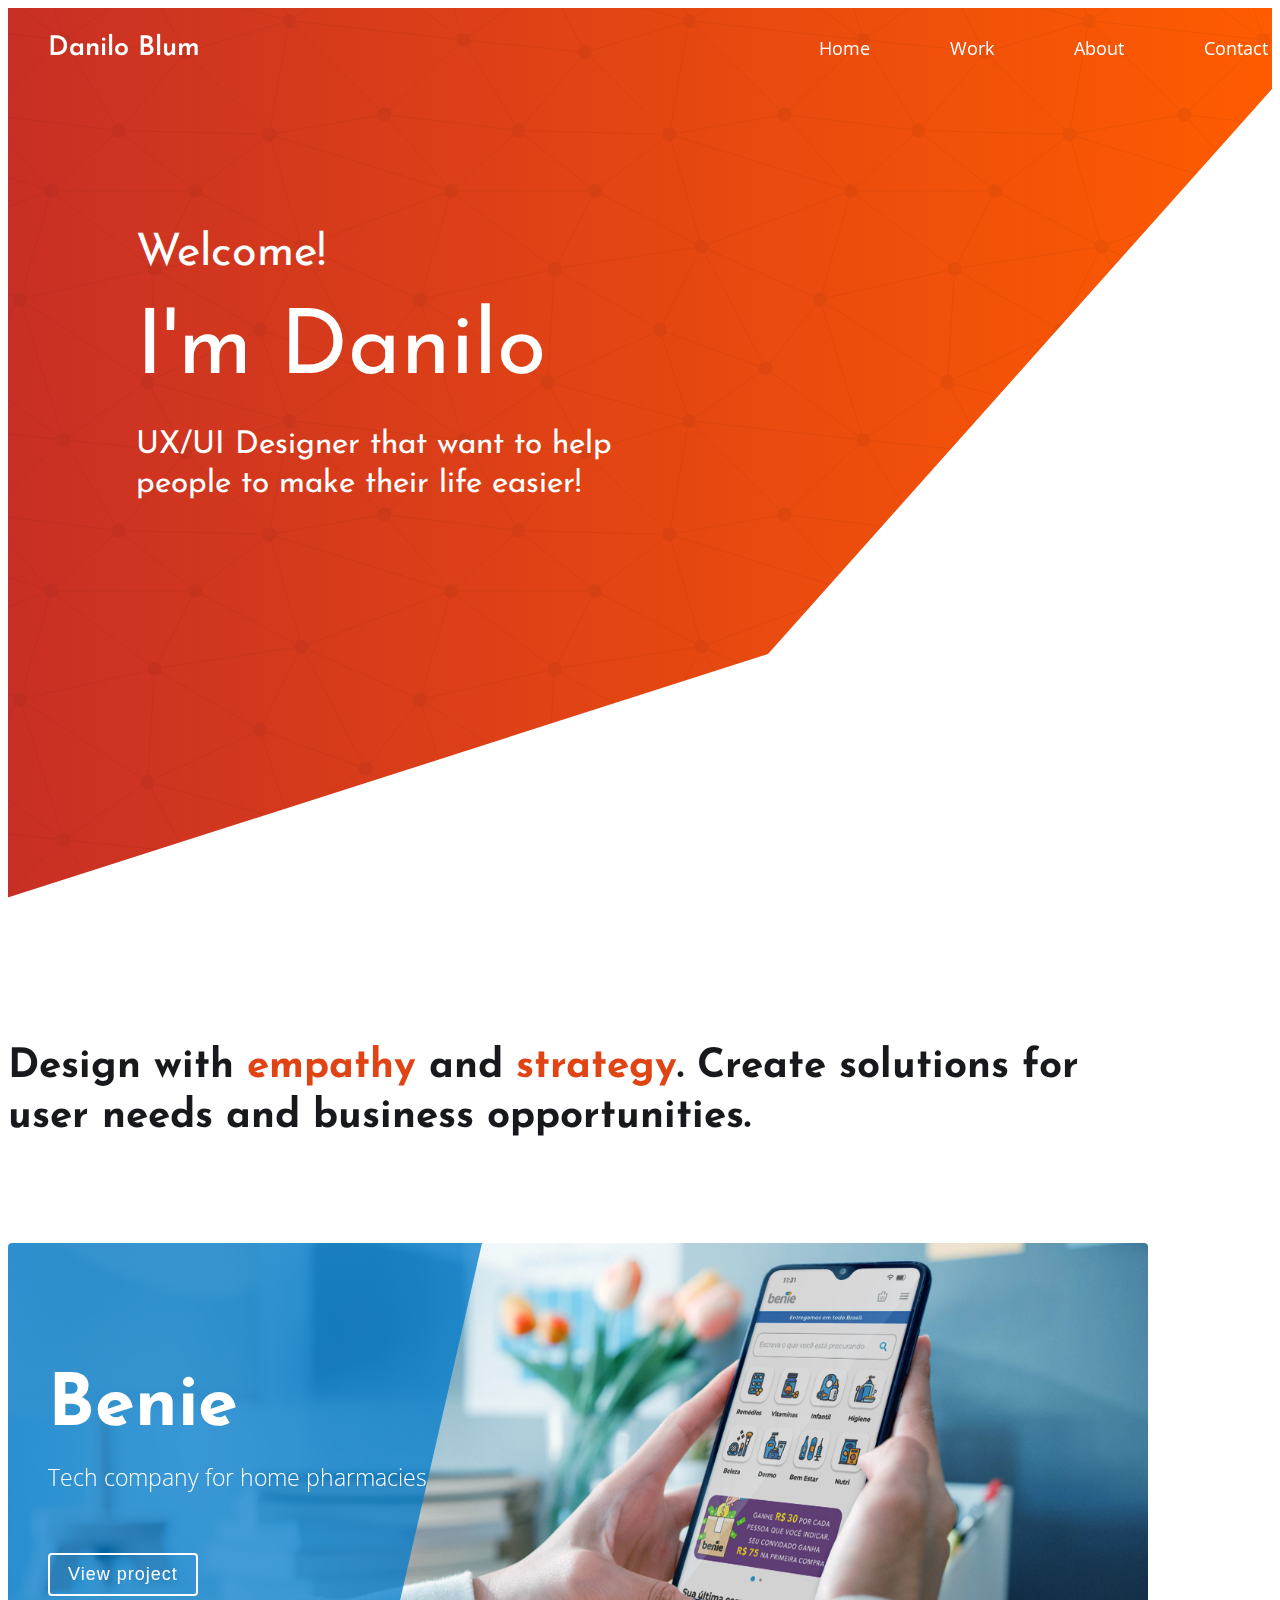
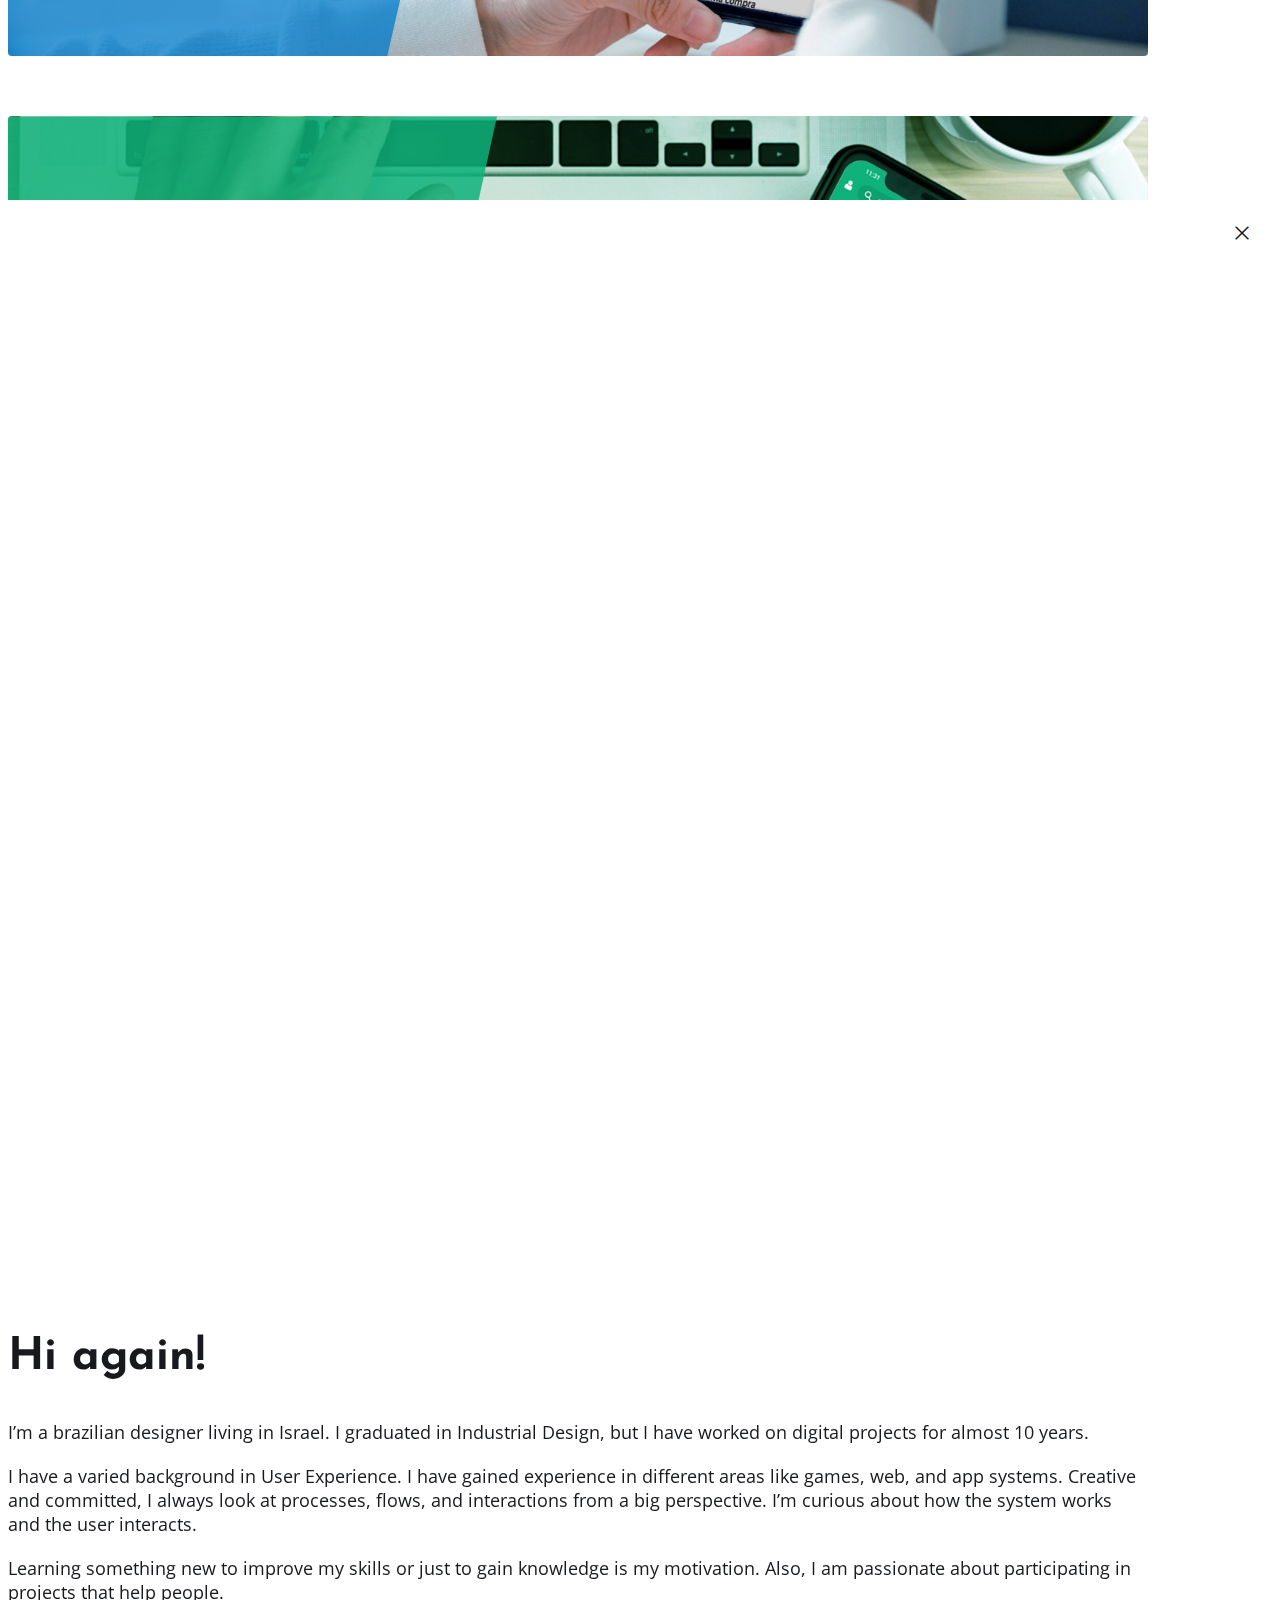
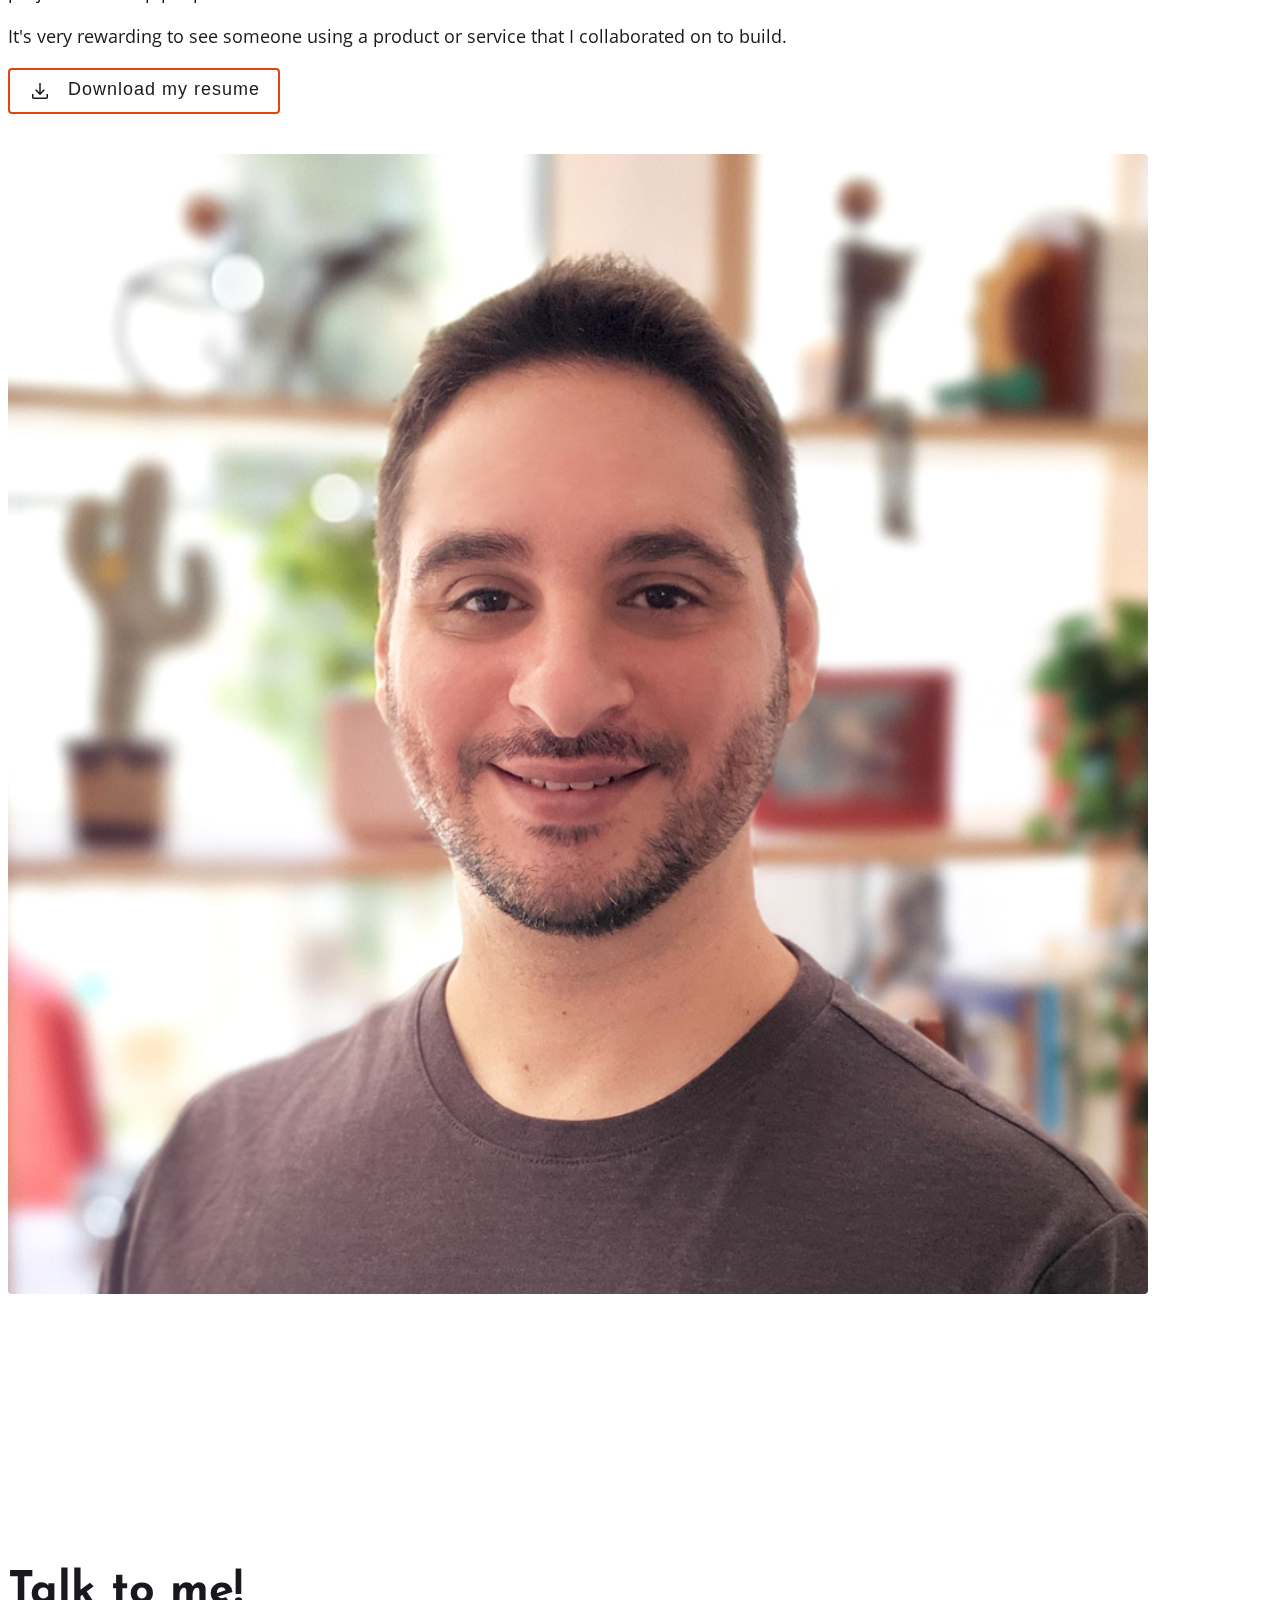
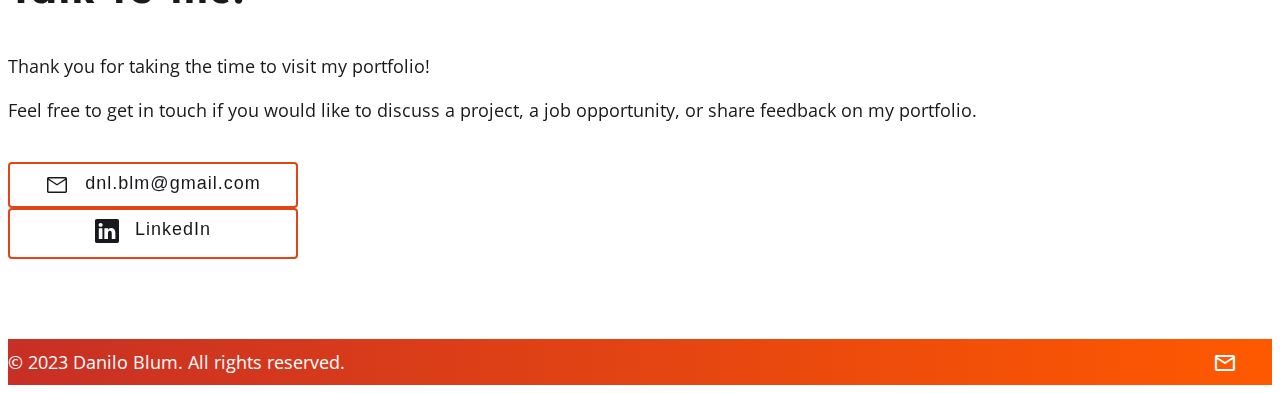
==== commit a9213fdd: "Ajustes texto, links na home e contact nas páginas internas" ====
--- a/index.html
+++ b/index.html
@@ -96,16 +96,16 @@
 							<h3 class="portfolio__title">Dialog</h3>
 							<p class="portfolio__subtitle">Corporate platform for internal integration.</p>
 							<!-- <p class="portfolio__role">UX / UI Designer</p> -->
-							<a class="button button-secondary__outline" type="button" href="works/benie.html">View project</a>
+							<a class="button button-secondary__outline" type="button" href="works/dialog.html">View project</a>
 						</div>
 					</div>
 					<div class="portfolio__card" now>
 						<div class="portfolio__bg"></div>
 						<div class="portfolio__content">
 							<h3 class="portfolio__title">Now</h3>
-							<p class="portfolio__subtitle">Information Architect study for specialization curse.</p>
+							<p class="portfolio__subtitle">Information Architect study for specialization course.</p>
 							<!-- <p class="portfolio__role">UX / UI Designer</p> -->
-							<a class="button button-secondary__outline" type="button" href="works/benie.html">View project</a>
+							<a class="button button-secondary__outline" type="button" href="works/now.html">View project</a>
 						</div>
 					</div>
 				</div>
@@ -152,8 +152,7 @@
 							</div>
 							<div class="col-11 col-md-6 col-lg-6 mb-lg-0">
 								<p>Thank you for taking the time to visit my portfolio!</p>
-								<p>If you're interested in discussing a project, talk about a job opportunity, or would like to share feedback on my portfolio, please feel free to send me a message or send me a e-mail to dnl.blm@gmail.com.</p>
-								<p>I'm always looking for new challenges and opportunities to grow.</p>
+								<p>Feel free to get in touch if you would like to discuss a project, a job opportunity, or share feedback on my portfolio.</p>
 							</div>
 							<div class="col-11 col-md-4 col-lg-5">
 								<a href="mailto:dnl.blm@gmail.com" class="button button-primary__outline mb-4"><span class="material-symbols-outlined">email</span> dnl.blm@gmail.com</a>
--- a/css/style.css
+++ b/css/style.css
@@ -24,6 +24,7 @@
 	display: inherit;
 }
 .section {
+	position: relative;
 	padding: 40px 0;
 	overflow-x: hidden;
 	/* margin-bottom: var(--margin-bottom-section); */
@@ -80,7 +81,8 @@
 	margin-right: 20px;
 }
 
-/* MOW PROTOTYPE */
+/* ---------------- MOW PROTOTYPE ------------------- */
+
 #prototype .modal-content {
 	background-color: var(--color-dark);
 }
--- a/css/contact.css
+++ b/css/contact.css
@@ -3,30 +3,35 @@
 	background: var(--section-contact-bg);
 	/* background: var(--color-main-gradient); */
 }
-.section-contact__content {
+/* .section-contact__content {
 	padding: 50px 0;
-}
+} */
 .section-contact .form-floating {
 	margin-bottom: 20px;
 }
 .section-contact textarea {
 	min-height: 150px;
 }
-.shape-divider-contact {
+.section-contact__bg {
+	background: linear-gradient(0deg, var(--color-light) 0%, var(--color-white) 10%);
+}
+.shape-divider-about-bottom {
 	position: absolute;
 	bottom: 0;
-	left: 0;
 	width: 100%;
 	overflow: hidden;
 	line-height: 0;
 	transform: rotate(180deg);
 }
-.shape-divider-contact svg {
+.shape-divider-about-bottom svg {
 	position: relative;
 	display: block;
 	width: calc(100% + 1.3px);
 	height: 50px;
 }
-.shape-divider-contact .shape-fill {
-	fill: blueviolet;
+.shape-divider-about-bottom .shape-fill {
+	fill: var(--section-contact-bg);
 }
+.section-contact .button {
+	min-width: 250px;
+}
--- a/css/home.css
+++ b/css/home.css
@@ -335,9 +335,3 @@
 .section-about img {
 	border-radius: 4px;
 }
-
-/* ---------------- Contact.css ------------------- */
-
-.section-contact .button {
-	min-width: 250px;
-}
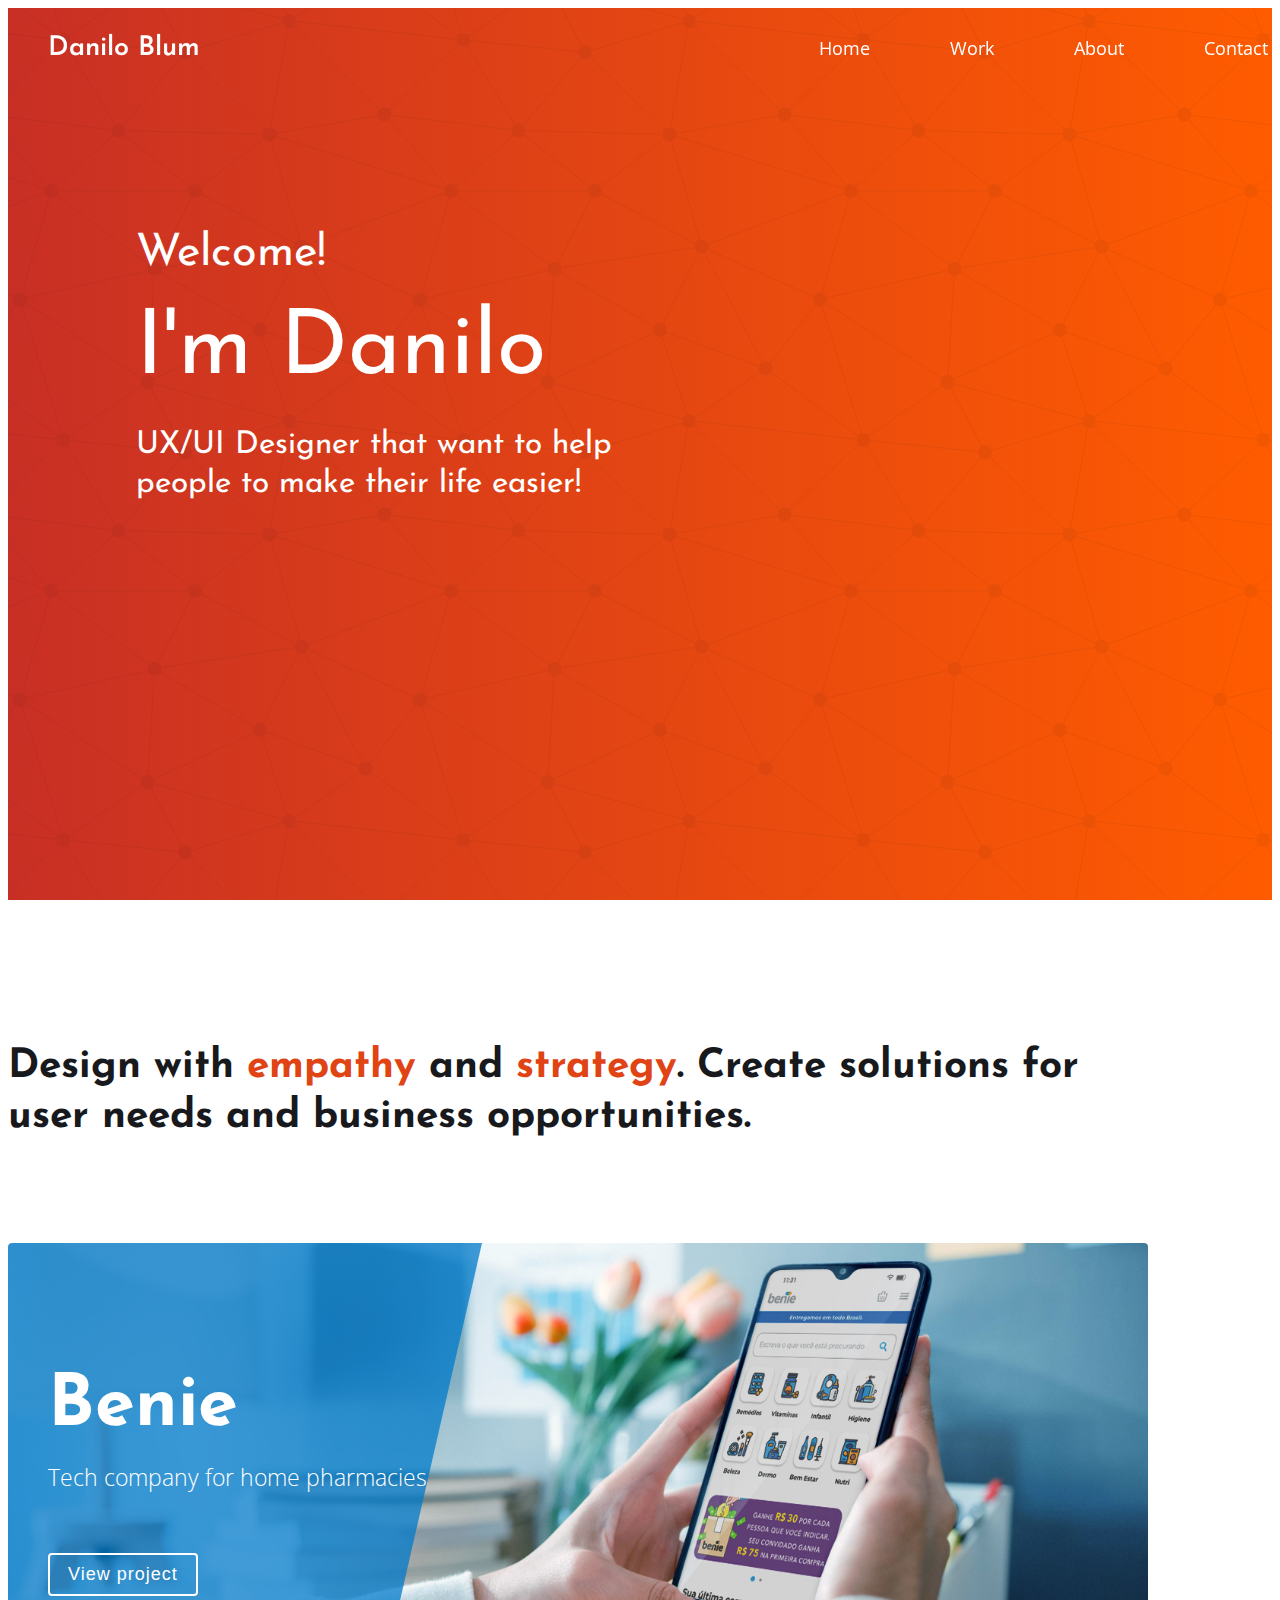
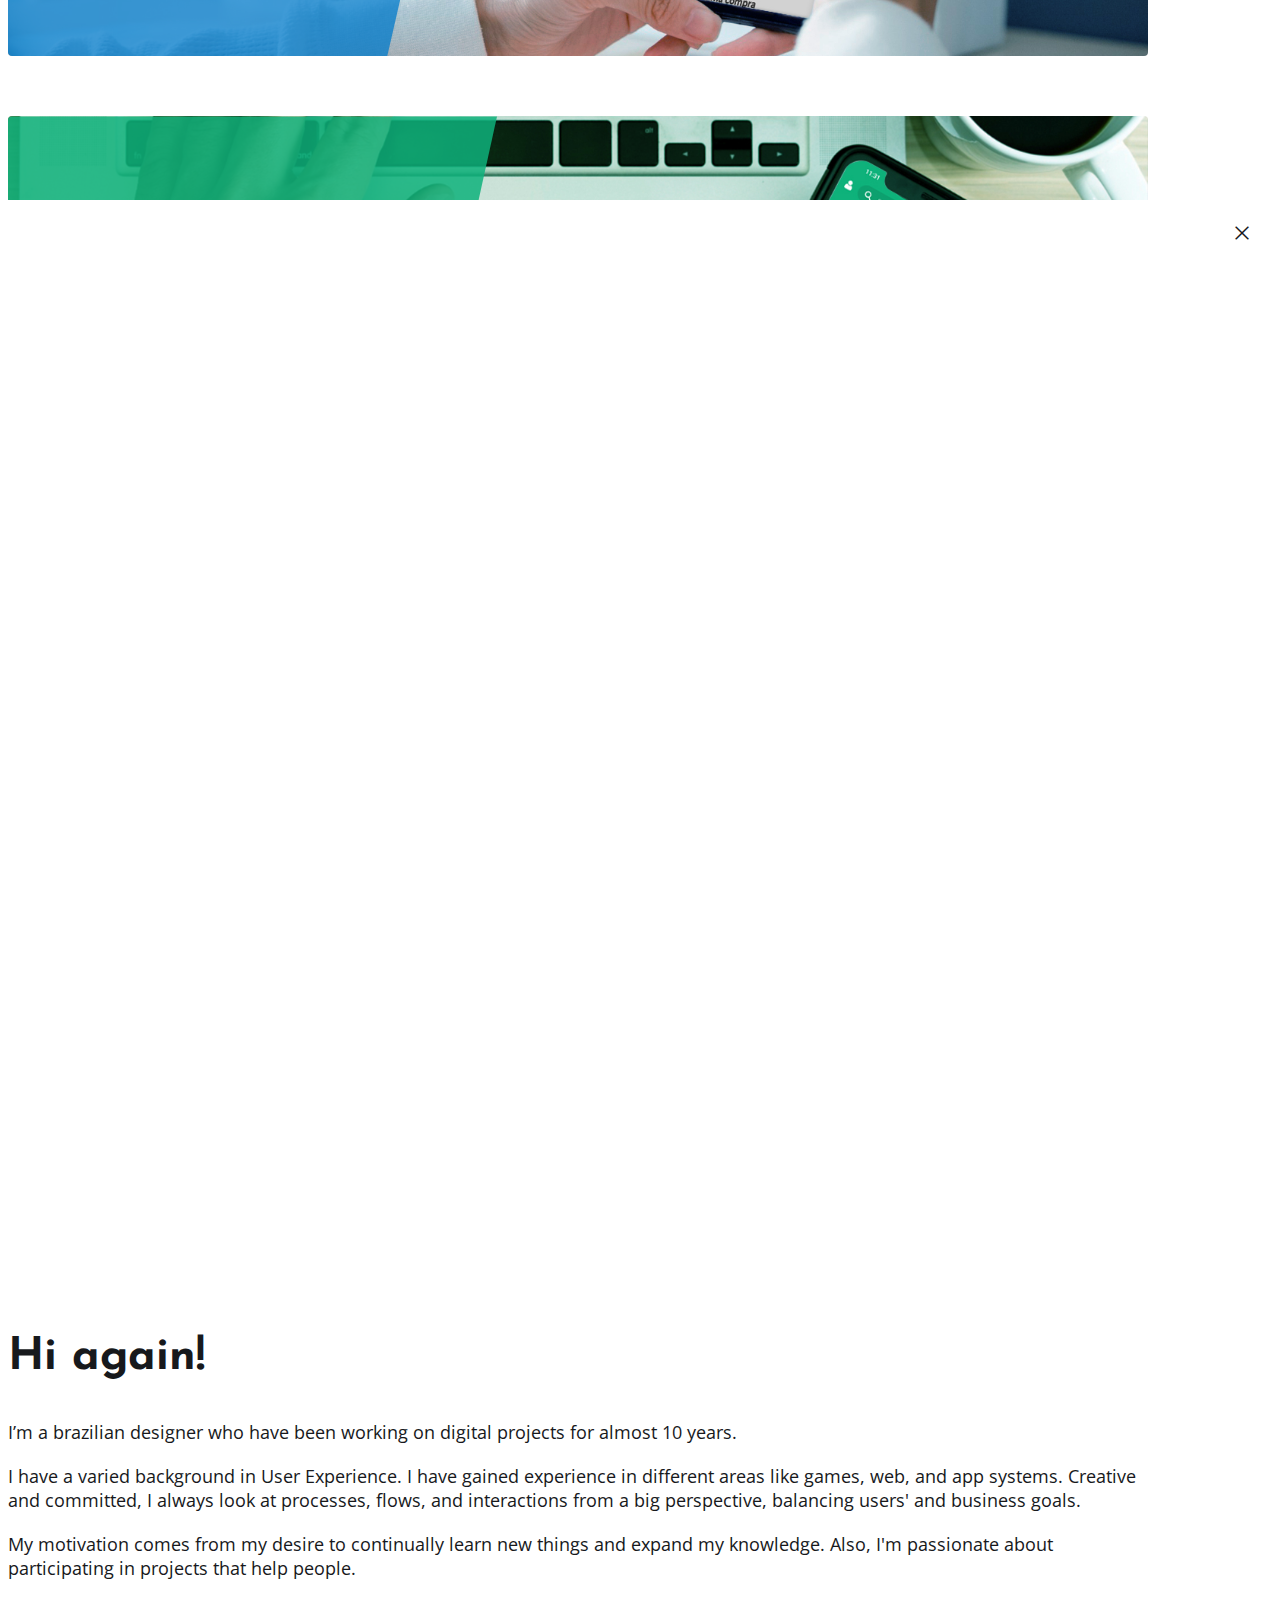
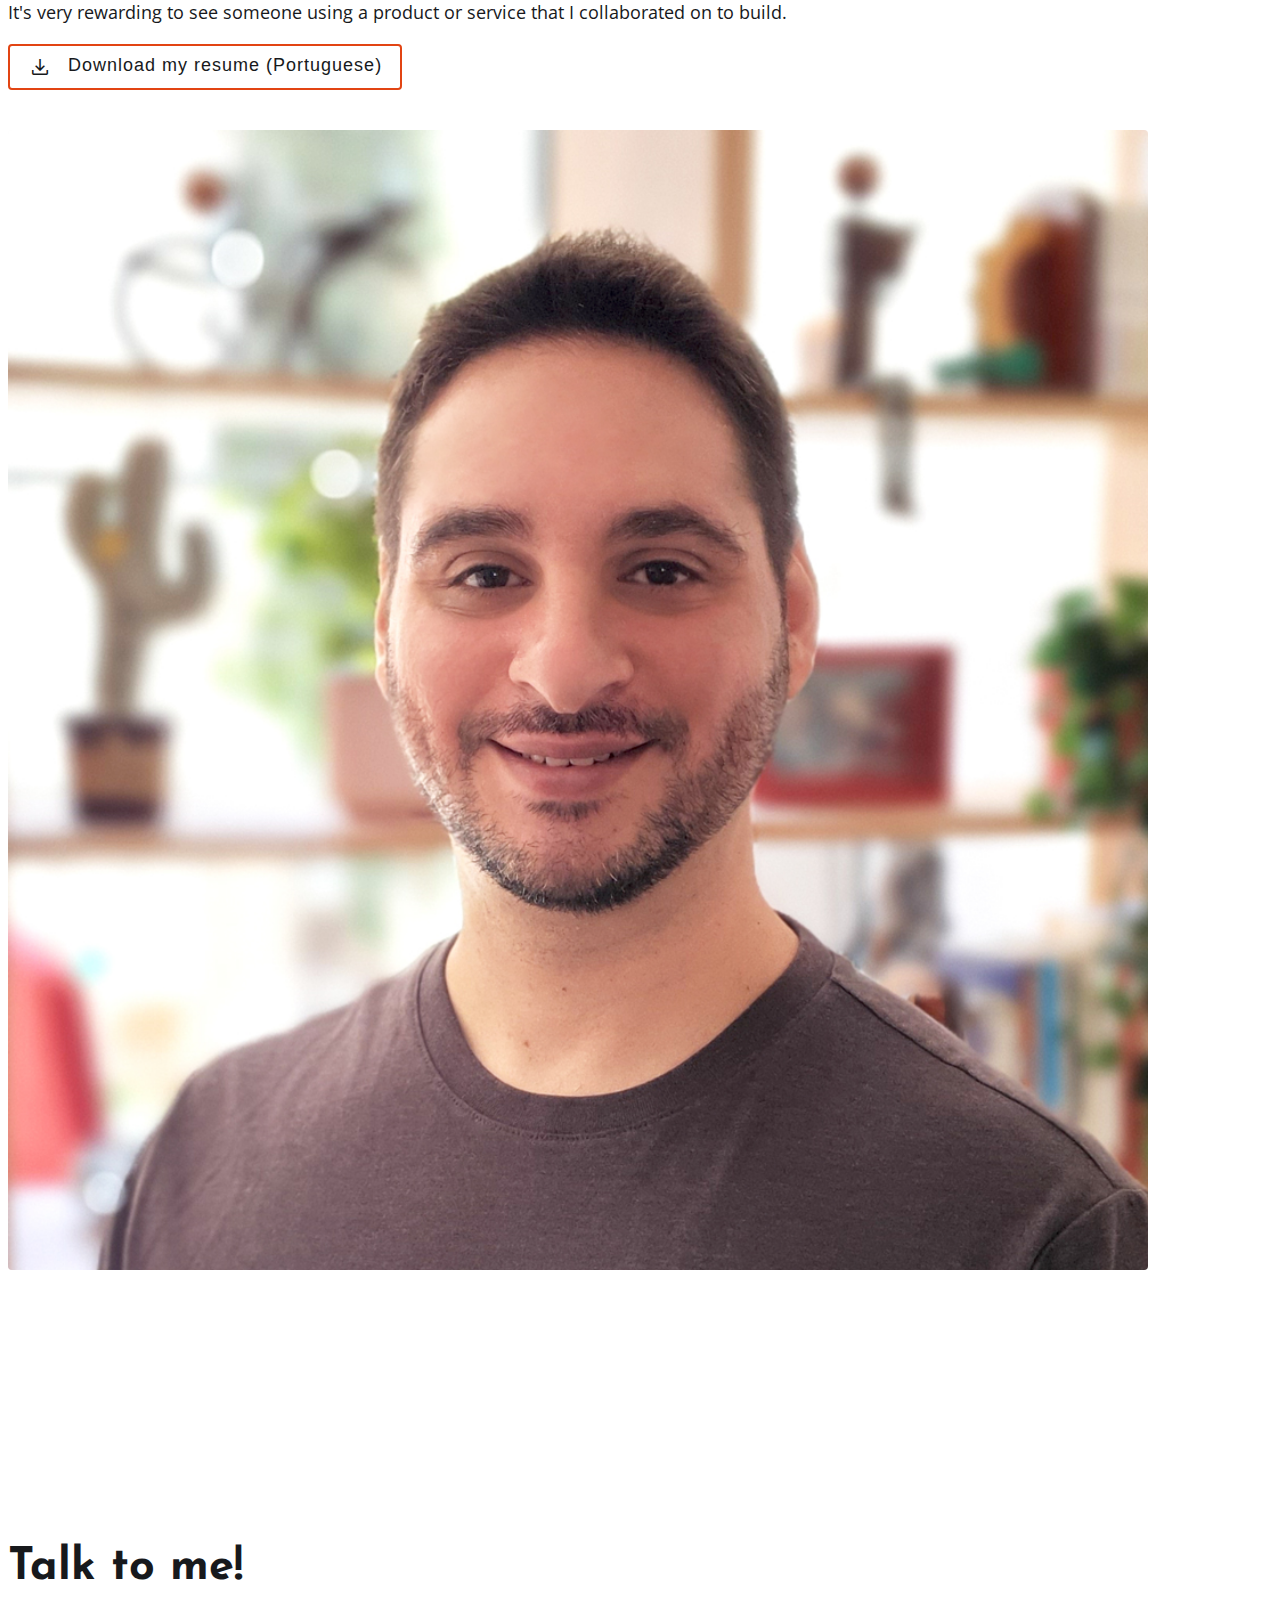
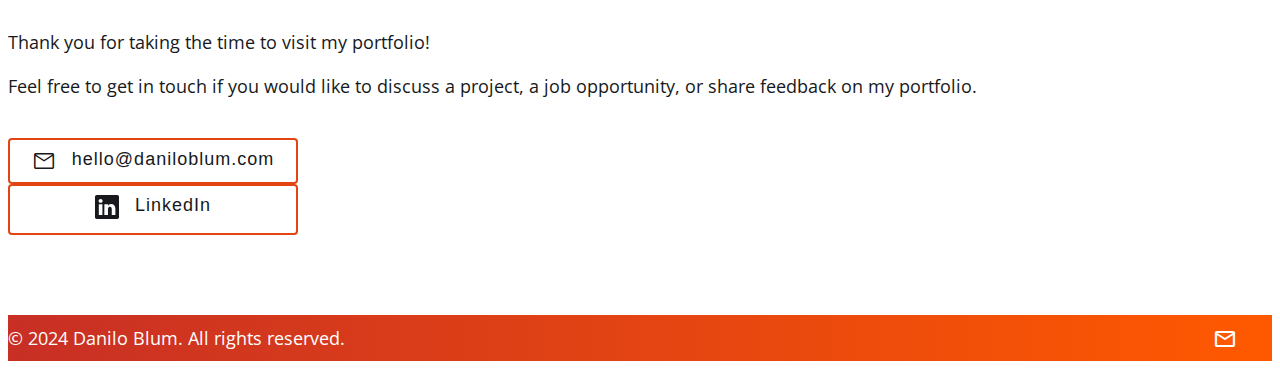
==== commit 78da54f1: "Alterar botão de curriculo em portugues" ====
--- a/index.html
+++ b/index.html
@@ -21,6 +21,38 @@
 		<link rel="stylesheet" href="css/buttons.css" />
 		<link rel="stylesheet" href="css/contact.css" />
 		<link rel="stylesheet" href="css/home.css" />
+
+		<!-- Google Tag Manager -->
+		<script>
+			(function (w, d, s, l, i) {
+				w[l] = w[l] || [];
+				w[l].push({ 'gtm.start': new Date().getTime(), event: 'gtm.js' });
+				var f = d.getElementsByTagName(s)[0],
+					j = d.createElement(s),
+					dl = l != 'dataLayer' ? '&l=' + l : '';
+				j.async = true;
+				j.src = 'https://www.googletagmanager.com/gtm.js?id=' + i + dl;
+				f.parentNode.insertBefore(j, f);
+			})(window, document, 'script', 'dataLayer', 'GTM-KLD678F');
+		</script>
+		<!-- End Google Tag Manager -->
+
+		<!-- Hotjar Tracking Code for https://daniloblum.com/ -->
+		<script>
+			(function (h, o, t, j, a, r) {
+				h.hj =
+					h.hj ||
+					function () {
+						(h.hj.q = h.hj.q || []).push(arguments);
+					};
+				h._hjSettings = { hjid: 3481080, hjsv: 6 };
+				a = o.getElementsByTagName('head')[0];
+				r = o.createElement('script');
+				r.async = 1;
+				r.src = t + h._hjSettings.hjid + j + h._hjSettings.hjsv;
+				a.appendChild(r);
+			})(window, document, 'https://static.hotjar.com/c/hotjar-', '.js?sv=');
+		</script>
 	</head>
 	<body>
 		<header class="header">
@@ -56,7 +88,6 @@
 		</header>
 		<main>
 			<section id="title" class="section-hero">
-				<span class="layer-parallax parallax" data-speed="-30"></span>
 				<div class="hero__title parallax" data-speed="50">
 					<h2>
 						<span class="welcome">Welcome!</span>
@@ -66,10 +97,6 @@
 						<span class="role">UX/UI Designer that want to help people to make their life easier!</span>
 					</h2>
 				</div>
-				<svg id="divider" class="hero__divider" xmlns="http://www.w3.org/2000/svg" viewBox="0 0 100 100" preserveAspectRatio="none" fill="#000000">
-					<path class="divider-desktop d-none d-lg-block" d="M0 100 L60 70 L100 0 V100 H0 Z"></path>
-					<path class="divider-mobile d-block d-lg-none" d="M0 100 L100 70 L100 0 V100 H0 Z"></path>
-				</svg>
 			</section>
 			<section id="works" class="section section-portfolio">
 				<div class="container">
@@ -124,11 +151,11 @@
 								<h4>Hi again!</h4>
 							</div>
 							<div class="col-11 col-md-6 col-lg-6 order-3 order-md-2">
-								<p>I’m a brazilian designer living in Israel. I graduated in Industrial Design, but I have worked on digital projects for almost 10 years.</p>
-								<p>I have a varied background in User Experience. I have gained experience in different areas like games, web, and app systems. Creative and committed, I always look at processes, flows, and interactions from a big perspective. I’m curious about how the system works and the user interacts.</p>
-								<p>Learning something new to improve my skills or just to gain knowledge is my motivation. Also, I am passionate about participating in projects that help people.</p>
+								<p>I’m a brazilian designer who have been working on digital projects for almost 10 years.</p>
+								<p>I have a varied background in User Experience. I have gained experience in different areas like games, web, and app systems. Creative and committed, I always look at processes, flows, and interactions from a big perspective, balancing users' and business goals.</p>
+								<p>My motivation comes from my desire to continually learn new things and expand my knowledge. Also, I'm passionate about participating in projects that help people.</p>
 								<p>It's very rewarding to see someone using a product or service that I collaborated on to build.</p>
-								<a href="images/home/Danilo Blum - Resume.pdf" class="button button-primary__outline mt-3" type="button" target="_blank"><span class="material-symbols-outlined">download</span> Download my resume</a>
+								<a href="images/home/Danilo Blum - Resume - PT.pdf" class="button button-primary__outline mt-3" type="button" target="_blank"><span class="material-symbols-outlined">download</span> Download my resume (Portuguese)</a>
 							</div>
 							<div class="col-10 col-md-4 col-lg-5 order-2 order-md-3 mb-5 mb-md-0">
 								<img class="img-fluid" src="./images/home/about_side_image.jpg" alt="" />
@@ -155,7 +182,7 @@
 								<p>Feel free to get in touch if you would like to discuss a project, a job opportunity, or share feedback on my portfolio.</p>
 							</div>
 							<div class="col-11 col-md-4 col-lg-5">
-								<a href="mailto:dnl.blm@gmail.com" class="button button-primary__outline mb-4"><span class="material-symbols-outlined">email</span> dnl.blm@gmail.com</a>
+								<a href="mailto:hello@daniloblum.com" class="button button-primary__outline mb-4"><span class="material-symbols-outlined">email</span> hello@daniloblum.com</a>
 								<br />
 								<a href="https://www.linkedin.com/in/daniloblum/" class="button button-primary__outline"
 									><span class="ic-linkedin">
@@ -200,11 +227,11 @@
 		</main>
 		<footer class="py-3 mt-4 px-3 px-md-5">
 			<div class="footer__copyright">
-				<span>© 2023 Danilo Blum. All rights reserved.</span>
+				<span>© 2024 Danilo Blum. All rights reserved.</span>
 			</div>
 
 			<div class="footer__links d-none d-md-block">
-				<a href="mailto:dnl.blm@gmail.com" class="mr-3"><span class="material-symbols-outlined">email</span></a>
+				<a href="mailto:hello@daniloblum.com" class="mr-3"><span class="material-symbols-outlined">email</span></a>
 				<a href="https://www.linkedin.com/in/daniloblum/" target="_blank"><img src="images/linkedin-icon-white.svg" alt="" /></a>
 			</div>
 		</footer>
@@ -244,30 +271,8 @@
 
 		<script src="https://cdn.jsdelivr.net/npm/bootstrap@5.1.3/dist/js/bootstrap.bundle.min.js" integrity="sha384-ka7Sk0Gln4gmtz2MlQnikT1wXgYsOg+OMhuP+IlRH9sENBO0LRn5q+8nbTov4+1p" crossorigin="anonymous"></script>
 
-		<script>
-			// Example starter JavaScript for disabling form submissions if there are invalid fields
-			(() => {
-				'use strict';
-
-				// Fetch all the forms we want to apply custom Bootstrap validation styles to
-				const forms = document.querySelectorAll('.needs-validation');
-
-				// Loop over them and prevent submission
-				Array.from(forms).forEach(form => {
-					form.addEventListener(
-						'submit',
-						event => {
-							if (!form.checkValidity()) {
-								event.preventDefault();
-								event.stopPropagation();
-							}
-
-							form.classList.add('was-validated');
-						},
-						false
-					);
-				});
-			})();
-		</script>
+		<!-- Google Tag Manager (noscript) -->
+		<noscript><iframe src="https://www.googletagmanager.com/ns.html?id=GTM-KLD678F" height="0" width="0" style="display: none; visibility: hidden"></iframe></noscript>
+		<!-- End Google Tag Manager (noscript) -->
 	</body>
 </html>
--- a/css/header.css
+++ b/css/header.css
@@ -4,6 +4,7 @@
 	margin: 0;
 	z-index: 1020;
 	color: var(--color-white);
+	transition: 0.25s;
 }
 .navbar {
 	width: 100%;
